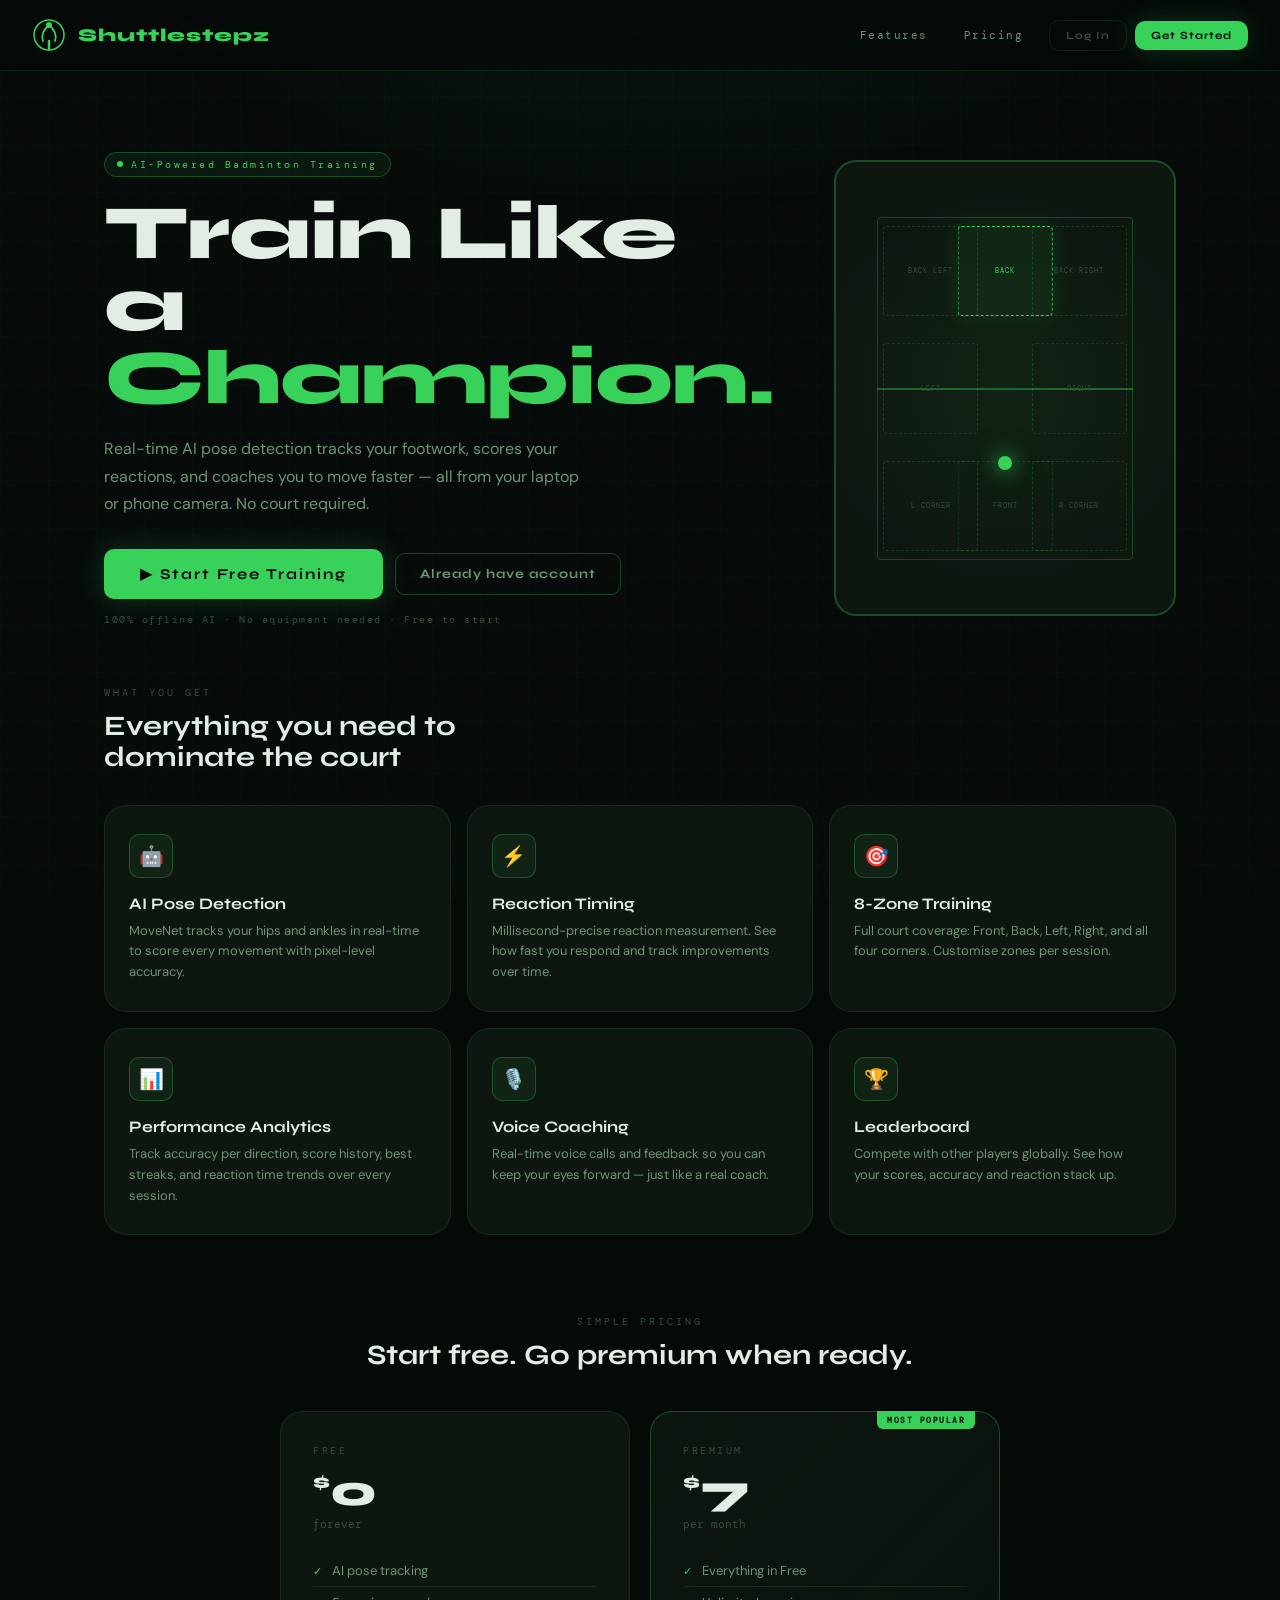
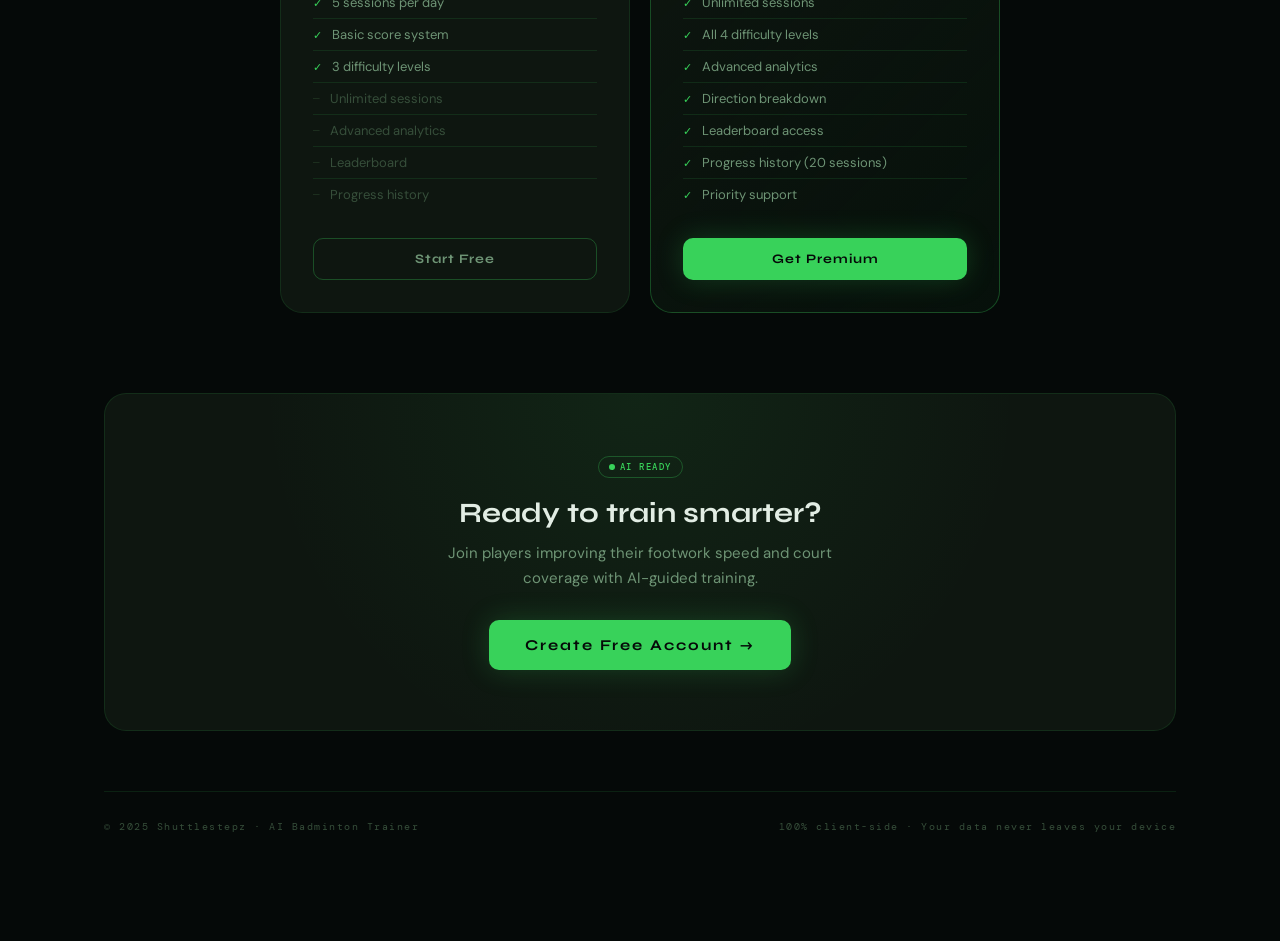
==== index.html @ c1616e65 "Add files via upload" ====
<!DOCTYPE html>
<html lang="en">
<head>
<meta charset="UTF-8">
<meta name="viewport" content="width=device-width, initial-scale=1.0">
<title>Shuttlestepz — AI Badminton Trainer</title>
<link rel="stylesheet" href="style.css">
<style>
/* ── Landing page specific ── */
#landing { max-width: 1120px; margin: 0 auto; padding: 0 24px 80px; }

/* Hero */
.hero {
  display: grid; grid-template-columns: 1fr 1fr;
  gap: 60px; align-items: center;
  padding: 80px 0 60px;
}

.hero-eyebrow {
  display: inline-flex; align-items: center; gap: 8px;
  font-family: var(--font-mono);
  font-size: 10px; letter-spacing: 2.5px;
  color: var(--accent);
  border: 1px solid var(--border2);
  padding: 5px 12px; border-radius: 20px;
  margin-bottom: 20px;
  background: var(--accent-dim);
}

.hero-eyebrow::before {
  content: '';
  width: 6px; height: 6px; border-radius: 50%;
  background: var(--accent);
  animation: pulse-dot 1.6s ease infinite;
}

.hero-title {
  font-family: var(--font-display);
  font-size: clamp(46px, 6vw, 78px);
  font-weight: 800;
  line-height: 0.95;
  letter-spacing: -1px;
  color: var(--text);
  margin-bottom: 20px;
}

.hero-title .accent-line { color: var(--accent); display: block; }

.hero-body {
  font-size: 16px;
  color: var(--text2);
  line-height: 1.7;
  max-width: 480px;
  margin-bottom: 32px;
}

.hero-cta {
  display: flex; align-items: center; gap: 12px;
  flex-wrap: wrap;
}

.hero-note {
  font-family: var(--font-mono);
  font-size: 10px; letter-spacing: 1.5px;
  color: var(--text3);
  margin-top: 14px;
}

/* Hero visual */
.hero-visual {
  position: relative;
  display: flex; align-items: center; justify-content: center;
}

.court-diagram {
  width: 100%; max-width: 420px;
  aspect-ratio: 3/4;
  border: 2px solid var(--border2);
  border-radius: var(--r-xl);
  position: relative;
  background: var(--card);
  overflow: hidden;
}

.court-diagram::before {
  content: '';
  position: absolute; inset: 0;
  background: radial-gradient(circle at 50% 50%, rgba(56,210,90,0.07) 0%, transparent 70%);
}

.court-lines {
  position: absolute; inset: 12%;
  border: 1px solid rgba(56,210,90,0.25);
  border-radius: 4px;
}

.court-net {
  position: absolute; left: 12%; right: 12%;
  top: 50%; height: 2px;
  background: rgba(56,210,90,0.4);
}

.court-zone {
  position: absolute;
  width: 28%; height: 20%;
  border: 1px dashed rgba(56,210,90,0.2);
  border-radius: 4px;
  display: flex; align-items: center; justify-content: center;
  font-family: var(--font-mono);
  font-size: 7px; letter-spacing: 1px;
  color: var(--text3);
  transition: all 0.5s;
}

.court-zone.lit {
  border-color: var(--accent);
  background: var(--accent-dim);
  color: var(--accent);
  box-shadow: 0 0 20px rgba(56,210,90,0.15);
}

.zone-tl { top: 14%; left: 14%; }
.zone-tm { top: 14%; left: 50%; transform: translateX(-50%); }
.zone-tr { top: 14%; right: 14%; }
.zone-bl { bottom: 14%; left: 14%; }
.zone-bm { bottom: 14%; left: 50%; transform: translateX(-50%); }
.zone-br { bottom: 14%; right: 14%; }
.zone-ml { top: 50%; left: 14%; transform: translateY(-50%); }
.zone-mr { top: 50%; right: 14%; transform: translateY(-50%); }

.player-dot {
  position: absolute;
  bottom: 32%; left: 50%; transform: translateX(-50%);
  width: 14px; height: 14px;
  border-radius: 50%;
  background: var(--accent);
  box-shadow: 0 0 20px var(--accent), 0 0 40px rgba(56,210,90,0.3);
  animation: playerPulse 2s ease infinite;
}

@keyframes playerPulse {
  0%,100% { box-shadow: 0 0 12px var(--accent), 0 0 30px rgba(56,210,90,0.3); }
  50%      { box-shadow: 0 0 24px var(--accent), 0 0 60px rgba(56,210,90,0.5); }
}

.court-label {
  position: absolute;
  top: 50%; right: -80px;
  transform: translateY(-50%);
  font-family: var(--font-mono);
  font-size: 10px; letter-spacing: 1.5px;
  color: var(--accent);
  writing-mode: vertical-lr;
  border: 1px solid var(--border2);
  padding: 8px 4px;
  border-radius: 4px;
  background: var(--accent-dim);
}

/* Features */
.section-label {
  font-family: var(--font-mono);
  font-size: 10px; letter-spacing: 3px;
  color: var(--text3);
  text-transform: uppercase;
  margin-bottom: 12px;
}

.features-grid {
  display: grid;
  grid-template-columns: repeat(3, 1fr);
  gap: 16px;
  margin-bottom: 80px;
}

.feat-card {
  background: var(--card);
  border: 1px solid var(--border);
  border-radius: var(--r-xl);
  padding: 28px 24px;
  transition: border-color 0.2s, transform 0.2s;
}

.feat-card:hover {
  border-color: var(--border2);
  transform: translateY(-2px);
}

.feat-icon {
  width: 44px; height: 44px;
  border-radius: var(--r-md);
  background: var(--accent-dim);
  border: 1px solid var(--border2);
  display: flex; align-items: center; justify-content: center;
  margin-bottom: 16px;
  font-size: 20px;
}

.feat-title {
  font-family: var(--font-display);
  font-size: 16px; font-weight: 700;
  color: var(--text);
  margin-bottom: 8px;
}

.feat-desc {
  font-size: 13px;
  color: var(--text2);
  line-height: 1.6;
}

/* Pricing */
.pricing-grid {
  display: grid;
  grid-template-columns: 1fr 1fr;
  gap: 20px;
  max-width: 720px;
  margin: 0 auto 80px;
}

.plan-card {
  background: var(--card);
  border: 1px solid var(--border);
  border-radius: var(--r-xl);
  padding: 32px;
  position: relative;
  transition: border-color 0.2s;
}

.plan-card.premium {
  border-color: var(--border2);
  background: linear-gradient(135deg, var(--card) 0%, rgba(56,210,90,0.04) 100%);
}

.plan-card.premium::before {
  content: 'MOST POPULAR';
  position: absolute; top: -1px; right: 24px;
  background: var(--accent);
  color: #050908;
  font-family: var(--font-mono);
  font-size: 8px; font-weight: 700;
  letter-spacing: 1.5px;
  padding: 4px 10px;
  border-radius: 0 0 var(--r-sm) var(--r-sm);
}

.plan-name {
  font-family: var(--font-mono);
  font-size: 10px; letter-spacing: 2.5px;
  color: var(--text3);
  text-transform: uppercase;
  margin-bottom: 12px;
}

.plan-price {
  font-family: var(--font-display);
  font-size: 44px; font-weight: 800;
  color: var(--text);
  line-height: 1;
  margin-bottom: 4px;
}

.plan-price sup { font-size: 20px; vertical-align: super; }
.plan-period { font-family: var(--font-mono); font-size: 11px; color: var(--text3); margin-bottom: 24px; }

.plan-features { list-style: none; margin-bottom: 28px; }
.plan-features li {
  display: flex; align-items: center; gap: 10px;
  font-size: 13px; color: var(--text2);
  padding: 7px 0;
  border-bottom: 1px solid var(--border);
}
.plan-features li:last-child { border-bottom: none; }
.plan-features li::before {
  content: '✓';
  font-family: var(--font-mono);
  font-size: 11px;
  color: var(--accent);
  flex-shrink: 0;
}
.plan-features li.dimmed { color: var(--text3); }
.plan-features li.dimmed::before { content: '—'; color: var(--text4); }

/* CTA section */
.cta-section {
  text-align: center;
  padding: 60px 40px;
  background: var(--card);
  border: 1px solid var(--border);
  border-radius: var(--r-xl);
  margin-bottom: 60px;
  position: relative;
  overflow: hidden;
}

.cta-section::before {
  content: '';
  position: absolute; inset: 0;
  background: radial-gradient(circle at 50% 0%, rgba(56,210,90,0.08) 0%, transparent 60%);
}

.cta-section * { position: relative; z-index: 1; }

/* Footer */
footer {
  border-top: 1px solid var(--border);
  padding: 28px 0;
  display: flex; align-items: center; justify-content: space-between;
  font-family: var(--font-mono);
  font-size: 10px; letter-spacing: 1.5px;
  color: var(--text3);
}

@media (max-width: 860px) {
  .hero { grid-template-columns: 1fr; gap: 40px; }
  .hero-visual { display: none; }
  .features-grid { grid-template-columns: 1fr 1fr; }
  .pricing-grid { grid-template-columns: 1fr; }
}

@media (max-width: 600px) {
  .features-grid { grid-template-columns: 1fr; }
  footer { flex-direction: column; gap: 8px; text-align: center; }
}
</style>
</head>
<body>
<div class="bg-noise"></div>
<div class="bg-radial"></div>
<div class="bg-lines"></div>

<div class="page-root">

  <!-- NAV -->
  <nav class="nav">
    <a href="index.html" class="nav-brand">
      <svg class="nav-logo" viewBox="0 0 34 34" fill="none">
        <circle cx="17" cy="17" r="15" stroke="var(--accent)" stroke-width="1.5"/>
        <circle cx="17" cy="7" r="3" fill="var(--accent)"/>
        <path d="M17 7 C11 12 9 17 11 23" stroke="var(--accent)" stroke-width="1.8" stroke-linecap="round"/>
        <path d="M17 7 C23 12 25 17 23 23" stroke="var(--accent)" stroke-width="1.8" stroke-linecap="round"/>
        <line x1="17" y1="23" x2="17" y2="31" stroke="var(--accent)" stroke-width="2.5" stroke-linecap="round"/>
      </svg>
      <span class="nav-name">Shuttlestepz</span>
    </a>
    <div class="nav-links" id="nav-links">
      <a href="#features" class="nav-link">Features</a>
      <a href="#pricing" class="nav-link">Pricing</a>
      <a href="login.html" class="nav-link btn btn-ghost btn-sm" style="margin-left:4px">Log In</a>
      <a href="signup.html" class="btn btn-primary btn-sm">Get Started</a>
    </div>
  </nav>

  <!-- LANDING -->
  <main id="landing">

    <!-- Hero -->
    <section class="hero anim-fade-up">
      <div>
        <div class="hero-eyebrow">AI-Powered Badminton Training</div>
        <h1 class="hero-title">
          Train Like a<br>
          <span class="accent-line">Champion.</span>
        </h1>
        <p class="hero-body">
          Real-time AI pose detection tracks your footwork, scores your reactions,
          and coaches you to move faster — all from your laptop or phone camera.
          No court required.
        </p>
        <div class="hero-cta">
          <a href="signup.html" class="btn btn-primary btn-lg">▶ Start Free Training</a>
          <a href="login.html" class="btn btn-secondary">Already have account</a>
        </div>
        <p class="hero-note">100% offline AI · No equipment needed · Free to start</p>
      </div>

      <div class="hero-visual">
        <div class="court-diagram" id="courtDiagram">
          <div class="court-lines"></div>
          <div class="court-net"></div>
          <div class="court-zone zone-tl" id="z-tl">BACK LEFT</div>
          <div class="court-zone zone-tm" id="z-tm">BACK</div>
          <div class="court-zone zone-tr" id="z-tr">BACK RIGHT</div>
          <div class="court-zone zone-ml" id="z-ml">LEFT</div>
          <div class="court-zone zone-mr" id="z-mr">RIGHT</div>
          <div class="court-zone zone-bl" id="z-bl">L CORNER</div>
          <div class="court-zone zone-bm" id="z-bm">FRONT</div>
          <div class="court-zone zone-br" id="z-br">R CORNER</div>
          <div class="player-dot"></div>
        </div>
      </div>
    </section>

    <!-- Features -->
    <section id="features" style="margin-bottom:64px;">
      <p class="section-label anim-fade-up">What you get</p>
      <h2 class="display-md anim-fade-up anim-delay-1" style="margin-bottom:32px;max-width:500px">
        Everything you need to dominate the court
      </h2>
      <div class="features-grid">
        <div class="feat-card anim-fade-up anim-delay-1">
          <div class="feat-icon">🤖</div>
          <div class="feat-title">AI Pose Detection</div>
          <div class="feat-desc">MoveNet tracks your hips and ankles in real-time to score every movement with pixel-level accuracy.</div>
        </div>
        <div class="feat-card anim-fade-up anim-delay-2">
          <div class="feat-icon">⚡</div>
          <div class="feat-title">Reaction Timing</div>
          <div class="feat-desc">Millisecond-precise reaction measurement. See how fast you respond and track improvements over time.</div>
        </div>
        <div class="feat-card anim-fade-up anim-delay-3">
          <div class="feat-icon">🎯</div>
          <div class="feat-title">8-Zone Training</div>
          <div class="feat-desc">Full court coverage: Front, Back, Left, Right, and all four corners. Customise zones per session.</div>
        </div>
        <div class="feat-card anim-fade-up anim-delay-1">
          <div class="feat-icon">📊</div>
          <div class="feat-title">Performance Analytics</div>
          <div class="feat-desc">Track accuracy per direction, score history, best streaks, and reaction time trends over every session.</div>
        </div>
        <div class="feat-card anim-fade-up anim-delay-2">
          <div class="feat-icon">🎙️</div>
          <div class="feat-title">Voice Coaching</div>
          <div class="feat-desc">Real-time voice calls and feedback so you can keep your eyes forward — just like a real coach.</div>
        </div>
        <div class="feat-card anim-fade-up anim-delay-3">
          <div class="feat-icon">🏆</div>
          <div class="feat-title">Leaderboard</div>
          <div class="feat-desc">Compete with other players globally. See how your scores, accuracy and reaction stack up.</div>
        </div>
      </div>
    </section>

    <!-- Pricing -->
    <section id="pricing" style="margin-bottom:64px;">
      <p class="section-label text-center anim-fade-up">Simple pricing</p>
      <h2 class="display-md text-center anim-fade-up anim-delay-1" style="margin-bottom:40px">
        Start free. Go premium when ready.
      </h2>
      <div class="pricing-grid">
        <div class="plan-card anim-fade-up anim-delay-1">
          <div class="plan-name">Free</div>
          <div class="plan-price"><sup>$</sup>0</div>
          <div class="plan-period">forever</div>
          <ul class="plan-features">
            <li>AI pose tracking</li>
            <li>5 sessions per day</li>
            <li>Basic score system</li>
            <li>3 difficulty levels</li>
            <li class="dimmed">Unlimited sessions</li>
            <li class="dimmed">Advanced analytics</li>
            <li class="dimmed">Leaderboard</li>
            <li class="dimmed">Progress history</li>
          </ul>
          <a href="signup.html" class="btn btn-secondary btn-full">Start Free</a>
        </div>
        <div class="plan-card premium anim-fade-up anim-delay-2">
          <div class="plan-name">Premium</div>
          <div class="plan-price"><sup>$</sup>7</div>
          <div class="plan-period">per month</div>
          <ul class="plan-features">
            <li>Everything in Free</li>
            <li>Unlimited sessions</li>
            <li>All 4 difficulty levels</li>
            <li>Advanced analytics</li>
            <li>Direction breakdown</li>
            <li>Leaderboard access</li>
            <li>Progress history (20 sessions)</li>
            <li>Priority support</li>
          </ul>
          <a href="signup.html" class="btn btn-primary btn-full">Get Premium</a>
        </div>
      </div>
    </section>

    <!-- CTA -->
    <div class="cta-section anim-fade-up">
      <div class="badge badge-live" style="margin-bottom:20px;display:inline-flex">AI Ready</div>
      <h2 class="display-md" style="margin-bottom:12px">Ready to train smarter?</h2>
      <p style="color:var(--text2);font-size:15px;margin-bottom:28px;max-width:440px;margin-left:auto;margin-right:auto;line-height:1.7">
        Join players improving their footwork speed and court coverage with AI-guided training.
      </p>
      <a href="signup.html" class="btn btn-primary btn-lg">Create Free Account →</a>
    </div>

    <!-- Footer -->
    <footer>
      <span>© 2025 Shuttlestepz · AI Badminton Trainer</span>
      <span>100% client-side · Your data never leaves your device</span>
    </footer>

  </main>
</div>

<script>
  // Animate court zones
  const zones = ['z-tl','z-tm','z-tr','z-ml','z-mr','z-bl','z-bm','z-br']
  let current = 0
  function animateCourt() {
    document.querySelectorAll('.court-zone').forEach(z => z.classList.remove('lit'))
    const el = document.getElementById(zones[current])
    if (el) el.classList.add('lit')
    current = (current + 1) % zones.length
  }
  setInterval(animateCourt, 900)
  animateCourt()

  // Check if logged in — show dashboard link
  try {
    const session = JSON.parse(localStorage.getItem('ssz_session'))
    if (session) {
      const links = document.getElementById('nav-links')
      links.innerHTML = `
        <a href="dashboard.html" class="nav-link active">Dashboard</a>
        <a href="trainer.html" class="btn btn-primary btn-sm">▶ Train Now</a>
      `
    }
  } catch {}
</script>
</body>
</html>
---- style.css ----
/* ============================================================
   Shuttlestepz — style.css
   Premium Design System
   ============================================================ */

@import url('https://fonts.googleapis.com/css2?family=Syne:wght@400;500;600;700;800&family=DM+Mono:ital,wght@0,300;0,400;0,500;1,300&family=DM+Sans:ital,wght@0,300;0,400;0,500;0,600;1,400&display=swap');

/* ── Reset & Root ────────────────────────────────────────────── */
*, *::before, *::after { box-sizing: border-box; margin: 0; padding: 0; }

:root {
  /* Palette */
  --bg:         #050908;
  --bg2:        #0b120d;
  --bg3:        #111a13;
  --bg4:        #172019;
  --card:       #0e1610;
  --card2:      #131d15;

  --border:     rgba(56, 210, 90, 0.12);
  --border2:    rgba(56, 210, 90, 0.30);
  --border3:    rgba(56, 210, 90, 0.55);

  --accent:     #38d25a;
  --accent2:    #22a83e;
  --accent3:    #16742a;
  --accent-glow:rgba(56, 210, 90, 0.22);
  --accent-dim: rgba(56, 210, 90, 0.07);

  --gold:       #f0c040;
  --gold-dim:   rgba(240, 192, 64, 0.12);
  --amber:      #f09040;
  --red:        #e04848;
  --red-dim:    rgba(224, 72, 72, 0.10);
  --blue:       #40a0f0;

  --text:       #e2ede4;
  --text2:      #6e9475;
  --text3:      #364e3a;
  --text4:      #1e301f;

  /* Typography */
  --font-display: 'Syne', sans-serif;
  --font-mono:    'DM Mono', monospace;
  --font-body:    'DM Sans', sans-serif;

  /* Spacing */
  --r-sm:  6px;
  --r-md:  10px;
  --r-lg:  16px;
  --r-xl:  22px;
}

html { scroll-behavior: smooth; }

body {
  background: var(--bg);
  color: var(--text);
  font-family: var(--font-body);
  min-height: 100vh;
  -webkit-font-smoothing: antialiased;
  overflow-x: hidden;
}

/* ── Atmospheric Background ─────────────────────────────────── */
.bg-noise {
  position: fixed; inset: 0; pointer-events: none; z-index: 0;
  opacity: 0.035;
  background-image: url("data:image/svg+xml,%3Csvg viewBox='0 0 200 200' xmlns='http://www.w3.org/2000/svg'%3E%3Cfilter id='n'%3E%3CfeTurbulence type='fractalNoise' baseFrequency='0.85' numOctaves='4' stitchTiles='stitch'/%3E%3C/filter%3E%3Crect width='100%25' height='100%25' filter='url(%23n)'/%3E%3C/svg%3E");
  background-size: 160px 160px;
}

.bg-radial {
  position: fixed; inset: 0; pointer-events: none; z-index: 0;
  background: radial-gradient(ellipse 60% 50% at 50% -10%, rgba(56,210,90,0.08) 0%, transparent 70%);
}

.bg-lines {
  position: fixed; inset: 0; pointer-events: none; z-index: 0;
  background-image:
    linear-gradient(rgba(56,210,90,0.025) 1px, transparent 1px),
    linear-gradient(90deg, rgba(56,210,90,0.025) 1px, transparent 1px);
  background-size: 48px 48px;
}

/* ── Layout Wrapper ─────────────────────────────────────────── */
.page-root {
  position: relative; z-index: 1;
  min-height: 100vh;
}

/* ── Navigation ─────────────────────────────────────────────── */
.nav {
  display: flex; align-items: center; justify-content: space-between;
  padding: 18px 32px;
  border-bottom: 1px solid var(--border);
  backdrop-filter: blur(12px);
  background: rgba(5,9,8,0.7);
  position: sticky; top: 0; z-index: 100;
}

.nav-brand {
  display: flex; align-items: center; gap: 12px;
  text-decoration: none;
}

.nav-logo {
  width: 34px; height: 34px;
}

.nav-name {
  font-family: var(--font-display);
  font-size: 18px;
  font-weight: 800;
  letter-spacing: 1px;
  color: var(--accent);
}

.nav-links {
  display: flex; align-items: center; gap: 8px;
}

.nav-link {
  font-family: var(--font-mono);
  font-size: 11px;
  letter-spacing: 1.5px;
  color: var(--text2);
  text-decoration: none;
  padding: 7px 14px;
  border-radius: var(--r-sm);
  transition: color 0.15s, background 0.15s;
}

.nav-link:hover { color: var(--text); background: var(--accent-dim); }

.nav-link.active { color: var(--accent); }

/* ── Buttons ─────────────────────────────────────────────────── */
.btn {
  display: inline-flex; align-items: center; justify-content: center; gap: 8px;
  font-family: var(--font-display);
  font-weight: 700;
  letter-spacing: 1px;
  border: none;
  border-radius: var(--r-md);
  cursor: pointer;
  transition: all 0.15s;
  text-decoration: none;
  white-space: nowrap;
}

.btn:active { transform: scale(0.97); }

.btn-primary {
  padding: 13px 28px;
  font-size: 13px;
  background: var(--accent);
  color: #050908;
  box-shadow: 0 0 28px var(--accent-glow);
}

.btn-primary:hover {
  background: #4ae870;
  box-shadow: 0 0 42px rgba(56,210,90,0.38);
}

.btn-secondary {
  padding: 12px 24px;
  font-size: 13px;
  background: transparent;
  color: var(--text2);
  border: 1px solid var(--border2);
}

.btn-secondary:hover {
  color: var(--text);
  border-color: var(--border3);
  background: var(--accent-dim);
}

.btn-gold {
  padding: 13px 28px;
  font-size: 13px;
  background: var(--gold);
  color: #050908;
  box-shadow: 0 0 28px var(--gold-dim);
}

.btn-gold:hover { background: #f8d060; box-shadow: 0 0 40px rgba(240,192,64,0.3); }

.btn-ghost {
  padding: 10px 20px;
  font-size: 12px;
  background: transparent;
  color: var(--text3);
  border: 1px solid var(--border);
}

.btn-ghost:hover { color: var(--text2); border-color: var(--border2); }

.btn-danger {
  padding: 10px 20px;
  font-size: 12px;
  background: transparent;
  color: var(--red);
  border: 1px solid rgba(224,72,72,0.25);
}

.btn-danger:hover { background: var(--red-dim); border-color: var(--red); }

.btn-sm { padding: 8px 16px; font-size: 11px; }
.btn-lg { padding: 16px 36px; font-size: 15px; letter-spacing: 2px; }
.btn-full { width: 100%; }

/* ── Cards ───────────────────────────────────────────────────── */
.card {
  background: var(--card);
  border: 1px solid var(--border);
  border-radius: var(--r-xl);
  padding: 24px;
}

.card-sm  { padding: 16px; border-radius: var(--r-lg); }
.card-lg  { padding: 32px; }
.card-glow { box-shadow: 0 0 40px rgba(56,210,90,0.06); }

.card-hd {
  display: flex; align-items: center; gap: 8px;
  font-family: var(--font-mono);
  font-size: 10px;
  letter-spacing: 2.5px;
  color: var(--text3);
  text-transform: uppercase;
  margin-bottom: 18px;
}

.card-hd svg { flex-shrink: 0; }

/* ── Form Elements ───────────────────────────────────────────── */
.form-group { margin-bottom: 16px; }

.form-label {
  display: block;
  font-family: var(--font-mono);
  font-size: 10px;
  letter-spacing: 2px;
  color: var(--text3);
  text-transform: uppercase;
  margin-bottom: 8px;
}

.form-input {
  width: 100%;
  background: var(--bg3);
  border: 1px solid var(--border);
  border-radius: var(--r-md);
  color: var(--text);
  font-family: var(--font-body);
  font-size: 14px;
  padding: 13px 16px;
  outline: none;
  transition: border-color 0.15s, box-shadow 0.15s;
}

.form-input::placeholder { color: var(--text3); }

.form-input:focus {
  border-color: var(--border3);
  box-shadow: 0 0 0 3px rgba(56,210,90,0.1);
}

.form-input.error { border-color: var(--red); }

.form-error {
  font-size: 12px;
  color: var(--red);
  margin-top: 6px;
  min-height: 16px;
}

.form-hint {
  font-size: 11px;
  color: var(--text3);
  margin-top: 5px;
}

/* ── Typography ──────────────────────────────────────────────── */
.display-xl {
  font-family: var(--font-display);
  font-size: clamp(52px, 8vw, 88px);
  font-weight: 800;
  line-height: 0.95;
  letter-spacing: -1px;
}

.display-lg {
  font-family: var(--font-display);
  font-size: clamp(32px, 5vw, 52px);
  font-weight: 800;
  line-height: 1.05;
}

.display-md {
  font-family: var(--font-display);
  font-size: 28px;
  font-weight: 700;
  line-height: 1.1;
}

.mono {
  font-family: var(--font-mono);
  letter-spacing: 1px;
}

.label-xs {
  font-family: var(--font-mono);
  font-size: 9px;
  letter-spacing: 2.5px;
  text-transform: uppercase;
  color: var(--text3);
}

/* ── Badges / Pills ──────────────────────────────────────────── */
.badge {
  display: inline-flex; align-items: center; gap: 5px;
  font-family: var(--font-mono);
  font-size: 9px;
  font-weight: 500;
  letter-spacing: 1.5px;
  text-transform: uppercase;
  padding: 4px 10px;
  border-radius: 20px;
}

.badge-free {
  color: var(--text2);
  border: 1px solid var(--border);
  background: var(--accent-dim);
}

.badge-premium {
  color: var(--gold);
  border: 1px solid var(--gold-dim);
  background: var(--gold-dim);
}

.badge-live {
  color: var(--accent);
  border: 1px solid var(--border2);
}

.badge-live::before {
  content: '';
  width: 6px; height: 6px;
  border-radius: 50%;
  background: var(--accent);
  animation: pulse-dot 1.6s ease infinite;
}

@keyframes pulse-dot {
  0%, 100% { opacity: 1; transform: scale(1); }
  50%       { opacity: 0.4; transform: scale(0.7); }
}

/* ── Stat blocks ─────────────────────────────────────────────── */
.stat-block {
  text-align: center;
  padding: 16px 12px;
  background: var(--card);
  border: 1px solid var(--border);
  border-radius: var(--r-lg);
}

.stat-val {
  font-family: var(--font-display);
  font-size: 32px;
  font-weight: 800;
  line-height: 1;
  color: var(--text);
}

.stat-val.accent { color: var(--accent); }
.stat-val.gold   { color: var(--gold); }

.stat-lbl {
  font-family: var(--font-mono);
  font-size: 9px;
  letter-spacing: 2px;
  color: var(--text3);
  margin-top: 5px;
  text-transform: uppercase;
}

/* ── Progress bar ────────────────────────────────────────────── */
.progress-wrap {
  height: 5px;
  background: var(--bg3);
  border-radius: 3px;
  overflow: hidden;
}

.progress-fill {
  height: 100%;
  border-radius: 3px;
  background: var(--accent);
  transition: width 0.6s cubic-bezier(0.4, 0, 0.2, 1);
}

.progress-fill.gold   { background: var(--gold); }
.progress-fill.red    { background: var(--red); }
.progress-fill.amber  { background: var(--amber); }

/* ── Divider ─────────────────────────────────────────────────── */
.divider {
  border: none;
  height: 1px;
  background: var(--border);
  margin: 24px 0;
}

.divider-text {
  display: flex; align-items: center; gap: 12px;
  margin: 20px 0;
  color: var(--text3);
  font-family: var(--font-mono);
  font-size: 10px;
  letter-spacing: 2px;
}

.divider-text::before, .divider-text::after {
  content: ''; flex: 1;
  height: 1px;
  background: var(--border);
}

/* ── Alerts ──────────────────────────────────────────────────── */
.alert {
  display: flex; align-items: flex-start; gap: 10px;
  padding: 14px 16px;
  border-radius: var(--r-md);
  font-size: 13px;
  line-height: 1.5;
  margin-bottom: 16px;
}

.alert-error  { background: var(--red-dim); border: 1px solid rgba(224,72,72,0.25); color: #f0a0a0; }
.alert-success{ background: var(--accent-dim); border: 1px solid var(--border2); color: #90dfa0; }
.alert-warning{ background: rgba(240,144,64,0.1); border: 1px solid rgba(240,144,64,0.25); color: #f0b870; }
.alert-info   { background: rgba(64,160,240,0.08); border: 1px solid rgba(64,160,240,0.2); color: #90c8f0; }

.alert svg { flex-shrink: 0; margin-top: 1px; }

/* ── Toggle ──────────────────────────────────────────────────── */
.toggle-row {
  display: flex; align-items: center; justify-content: space-between;
  padding: 10px 0;
  border-bottom: 1px solid var(--border);
}
.toggle-row:last-child { border-bottom: none; }
.toggle-info { flex: 1; }
.toggle-title { font-size: 13px; color: var(--text); margin-bottom: 2px; }
.toggle-desc  { font-family: var(--font-mono); font-size: 10px; color: var(--text3); letter-spacing: 1px; }

.toggle {
  position: relative;
  display: inline-block;
  width: 44px; height: 24px;
  flex-shrink: 0;
}
.toggle input { opacity: 0; width: 0; height: 0; }
.toggle-slider {
  position: absolute; inset: 0;
  background: var(--bg3);
  border: 1px solid var(--border);
  border-radius: 12px;
  cursor: pointer;
  transition: background 0.2s, border-color 0.2s;
}
.toggle-slider::before {
  content: '';
  position: absolute;
  top: 4px; left: 4px;
  width: 14px; height: 14px;
  border-radius: 50%;
  background: var(--text3);
  transition: transform 0.2s, background 0.2s;
}
.toggle input:checked + .toggle-slider {
  background: var(--accent-dim);
  border-color: var(--border3);
}
.toggle input:checked + .toggle-slider::before {
  transform: translateX(20px);
  background: var(--accent);
}

/* ── Animations ──────────────────────────────────────────────── */
@keyframes fadeUp {
  from { opacity: 0; transform: translateY(16px); }
  to   { opacity: 1; transform: translateY(0); }
}

@keyframes fadeIn {
  from { opacity: 0; }
  to   { opacity: 1; }
}

@keyframes shimmer {
  0%   { background-position: -200% 0; }
  100% { background-position: 200% 0; }
}

.anim-fade-up  { animation: fadeUp 0.5s ease both; }
.anim-delay-1  { animation-delay: 0.1s; }
.anim-delay-2  { animation-delay: 0.2s; }
.anim-delay-3  { animation-delay: 0.3s; }
.anim-delay-4  { animation-delay: 0.4s; }

/* ── Sliders ─────────────────────────────────────────────────── */
input[type=range] {
  width: 100%; height: 4px;
  -webkit-appearance: none;
  background: var(--bg3);
  border-radius: 2px;
  outline: none;
  cursor: pointer;
}
input[type=range]::-webkit-slider-thumb {
  -webkit-appearance: none;
  width: 18px; height: 18px;
  border-radius: 50%;
  background: var(--accent);
  cursor: pointer;
  box-shadow: 0 0 10px var(--accent-glow);
  transition: transform 0.1s;
}
input[type=range]::-webkit-slider-thumb:hover { transform: scale(1.2); }

/* ── Scrollbar ───────────────────────────────────────────────── */
::-webkit-scrollbar { width: 5px; }
::-webkit-scrollbar-track { background: var(--bg); }
::-webkit-scrollbar-thumb { background: var(--border2); border-radius: 3px; }

/* ── Utilities ───────────────────────────────────────────────── */
.text-accent { color: var(--accent); }
.text-gold   { color: var(--gold); }
.text-muted  { color: var(--text2); }
.text-dim    { color: var(--text3); }
.text-center { text-align: center; }
.mt-sm  { margin-top: 8px; }
.mt-md  { margin-top: 16px; }
.mt-lg  { margin-top: 24px; }
.mt-xl  { margin-top: 40px; }
.mb-sm  { margin-bottom: 8px; }
.mb-md  { margin-bottom: 16px; }
.mb-lg  { margin-bottom: 24px; }
.grid-2 { display: grid; grid-template-columns: 1fr 1fr; gap: 12px; }
.grid-3 { display: grid; grid-template-columns: 1fr 1fr 1fr; gap: 12px; }
.grid-4 { display: grid; grid-template-columns: repeat(4, 1fr); gap: 10px; }
.flex-center { display: flex; align-items: center; justify-content: center; }
.flex-between { display: flex; align-items: center; justify-content: space-between; }
.gap-sm { gap: 8px; }
.gap-md { gap: 16px; }

/* ── Responsive ──────────────────────────────────────────────── */
@media (max-width: 768px) {
  .nav { padding: 14px 18px; }
  .grid-4 { grid-template-columns: repeat(2, 1fr); }
  .grid-3 { grid-template-columns: 1fr 1fr; }
}

@media (max-width: 480px) {
  .grid-2 { grid-template-columns: 1fr; }
  .grid-3 { grid-template-columns: 1fr; }
  .nav-links .nav-link { display: none; }
}
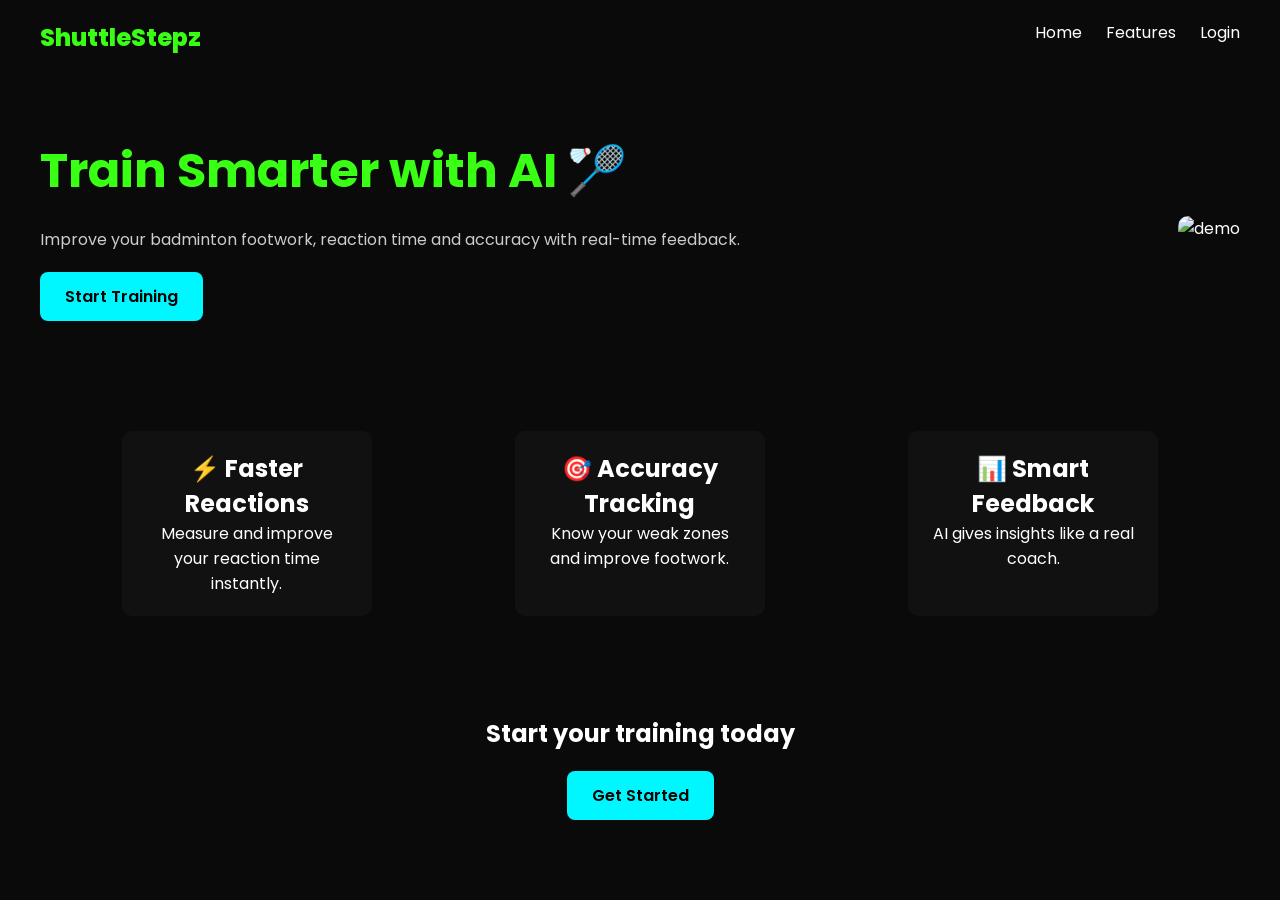
==== commit 63a2b77b: "V2 structure setup" ====
--- a/index.html
+++ b/index.html
@@ -1,521 +1,68 @@
 <!DOCTYPE html>
 <html lang="en">
 <head>
-<meta charset="UTF-8">
-<meta name="viewport" content="width=device-width, initial-scale=1.0">
-<title>Shuttlestepz — AI Badminton Trainer</title>
-<link rel="stylesheet" href="style.css">
-<style>
-/* ── Landing page specific ── */
-#landing { max-width: 1120px; margin: 0 auto; padding: 0 24px 80px; }
+    <meta charset="UTF-8">
+    <meta name="viewport" content="width=device-width, initial-scale=1.0">
+    <title>Shuttlestepz</title>
 
-/* Hero */
-.hero {
-  display: grid; grid-template-columns: 1fr 1fr;
-  gap: 60px; align-items: center;
-  padding: 80px 0 60px;
-}
+    <!-- CSS -->
+    <link rel="stylesheet" href="css/base.css">
+    <link rel="stylesheet" href="css/components.css">
+    <link rel="stylesheet" href="css/landing.css">
 
-.hero-eyebrow {
-  display: inline-flex; align-items: center; gap: 8px;
-  font-family: var(--font-mono);
-  font-size: 10px; letter-spacing: 2.5px;
-  color: var(--accent);
-  border: 1px solid var(--border2);
-  padding: 5px 12px; border-radius: 20px;
-  margin-bottom: 20px;
-  background: var(--accent-dim);
-}
+    <!-- Google Font -->
+    <link href="https://fonts.googleapis.com/css2?family=Poppins:wght@300;400;600;800&display=swap" rel="stylesheet">
+</head>
 
-.hero-eyebrow::before {
-  content: '';
-  width: 6px; height: 6px; border-radius: 50%;
-  background: var(--accent);
-  animation: pulse-dot 1.6s ease infinite;
-}
+<body>
 
-.hero-title {
-  font-family: var(--font-display);
-  font-size: clamp(46px, 6vw, 78px);
-  font-weight: 800;
-  line-height: 0.95;
-  letter-spacing: -1px;
-  color: var(--text);
-  margin-bottom: 20px;
-}
+    <!-- 🔥 NAVBAR -->
+    <nav class="navbar">
+        <h1 class="logo">ShuttleStepz</h1>
+        <div class="nav-links">
+            <a href="#">Home</a>
+            <a href="#">Features</a>
+            <a href="login.html">Login</a>
+        </div>
+    </nav>
 
-.hero-title .accent-line { color: var(--accent); display: block; }
+    <!-- 🚀 HERO SECTION -->
+    <section class="hero">
+        <div class="hero-content">
+            <h1>Train Smarter with AI 🏸</h1>
+            <p>Improve your badminton footwork, reaction time and accuracy with real-time feedback.</p>
+            
+            <a href="trainer.html" class="cta-btn">Start Training</a>
+        </div>
 
-.hero-body {
-  font-size: 16px;
-  color: var(--text2);
-  line-height: 1.7;
-  max-width: 480px;
-  margin-bottom: 32px;
-}
-
-.hero-cta {
-  display: flex; align-items: center; gap: 12px;
-  flex-wrap: wrap;
-}
-
-.hero-note {
-  font-family: var(--font-mono);
-  font-size: 10px; letter-spacing: 1.5px;
-  color: var(--text3);
-  margin-top: 14px;
-}
-
-/* Hero visual */
-.hero-visual {
-  position: relative;
-  display: flex; align-items: center; justify-content: center;
-}
-
-.court-diagram {
-  width: 100%; max-width: 420px;
-  aspect-ratio: 3/4;
-  border: 2px solid var(--border2);
-  border-radius: var(--r-xl);
-  position: relative;
-  background: var(--card);
-  overflow: hidden;
-}
-
-.court-diagram::before {
-  content: '';
-  position: absolute; inset: 0;
-  background: radial-gradient(circle at 50% 50%, rgba(56,210,90,0.07) 0%, transparent 70%);
-}
-
-.court-lines {
-  position: absolute; inset: 12%;
-  border: 1px solid rgba(56,210,90,0.25);
-  border-radius: 4px;
-}
-
-.court-net {
-  position: absolute; left: 12%; right: 12%;
-  top: 50%; height: 2px;
-  background: rgba(56,210,90,0.4);
-}
-
-.court-zone {
-  position: absolute;
-  width: 28%; height: 20%;
-  border: 1px dashed rgba(56,210,90,0.2);
-  border-radius: 4px;
-  display: flex; align-items: center; justify-content: center;
-  font-family: var(--font-mono);
-  font-size: 7px; letter-spacing: 1px;
-  color: var(--text3);
-  transition: all 0.5s;
-}
-
-.court-zone.lit {
-  border-color: var(--accent);
-  background: var(--accent-dim);
-  color: var(--accent);
-  box-shadow: 0 0 20px rgba(56,210,90,0.15);
-}
-
-.zone-tl { top: 14%; left: 14%; }
-.zone-tm { top: 14%; left: 50%; transform: translateX(-50%); }
-.zone-tr { top: 14%; right: 14%; }
-.zone-bl { bottom: 14%; left: 14%; }
-.zone-bm { bottom: 14%; left: 50%; transform: translateX(-50%); }
-.zone-br { bottom: 14%; right: 14%; }
-.zone-ml { top: 50%; left: 14%; transform: translateY(-50%); }
-.zone-mr { top: 50%; right: 14%; transform: translateY(-50%); }
-
-.player-dot {
-  position: absolute;
-  bottom: 32%; left: 50%; transform: translateX(-50%);
-  width: 14px; height: 14px;
-  border-radius: 50%;
-  background: var(--accent);
-  box-shadow: 0 0 20px var(--accent), 0 0 40px rgba(56,210,90,0.3);
-  animation: playerPulse 2s ease infinite;
-}
-
-@keyframes playerPulse {
-  0%,100% { box-shadow: 0 0 12px var(--accent), 0 0 30px rgba(56,210,90,0.3); }
-  50%      { box-shadow: 0 0 24px var(--accent), 0 0 60px rgba(56,210,90,0.5); }
-}
-
-.court-label {
-  position: absolute;
-  top: 50%; right: -80px;
-  transform: translateY(-50%);
-  font-family: var(--font-mono);
-  font-size: 10px; letter-spacing: 1.5px;
-  color: var(--accent);
-  writing-mode: vertical-lr;
-  border: 1px solid var(--border2);
-  padding: 8px 4px;
-  border-radius: 4px;
-  background: var(--accent-dim);
-}
-
-/* Features */
-.section-label {
-  font-family: var(--font-mono);
-  font-size: 10px; letter-spacing: 3px;
-  color: var(--text3);
-  text-transform: uppercase;
-  margin-bottom: 12px;
-}
-
-.features-grid {
-  display: grid;
-  grid-template-columns: repeat(3, 1fr);
-  gap: 16px;
-  margin-bottom: 80px;
-}
-
-.feat-card {
-  background: var(--card);
-  border: 1px solid var(--border);
-  border-radius: var(--r-xl);
-  padding: 28px 24px;
-  transition: border-color 0.2s, transform 0.2s;
-}
-
-.feat-card:hover {
-  border-color: var(--border2);
-  transform: translateY(-2px);
-}
-
-.feat-icon {
-  width: 44px; height: 44px;
-  border-radius: var(--r-md);
-  background: var(--accent-dim);
-  border: 1px solid var(--border2);
-  display: flex; align-items: center; justify-content: center;
-  margin-bottom: 16px;
-  font-size: 20px;
-}
-
-.feat-title {
-  font-family: var(--font-display);
-  font-size: 16px; font-weight: 700;
-  color: var(--text);
-  margin-bottom: 8px;
-}
-
-.feat-desc {
-  font-size: 13px;
-  color: var(--text2);
-  line-height: 1.6;
-}
-
-/* Pricing */
-.pricing-grid {
-  display: grid;
-  grid-template-columns: 1fr 1fr;
-  gap: 20px;
-  max-width: 720px;
-  margin: 0 auto 80px;
-}
-
-.plan-card {
-  background: var(--card);
-  border: 1px solid var(--border);
-  border-radius: var(--r-xl);
-  padding: 32px;
-  position: relative;
-  transition: border-color 0.2s;
-}
-
-.plan-card.premium {
-  border-color: var(--border2);
-  background: linear-gradient(135deg, var(--card) 0%, rgba(56,210,90,0.04) 100%);
-}
-
-.plan-card.premium::before {
-  content: 'MOST POPULAR';
-  position: absolute; top: -1px; right: 24px;
-  background: var(--accent);
-  color: #050908;
-  font-family: var(--font-mono);
-  font-size: 8px; font-weight: 700;
-  letter-spacing: 1.5px;
-  padding: 4px 10px;
-  border-radius: 0 0 var(--r-sm) var(--r-sm);
-}
-
-.plan-name {
-  font-family: var(--font-mono);
-  font-size: 10px; letter-spacing: 2.5px;
-  color: var(--text3);
-  text-transform: uppercase;
-  margin-bottom: 12px;
-}
-
-.plan-price {
-  font-family: var(--font-display);
-  font-size: 44px; font-weight: 800;
-  color: var(--text);
-  line-height: 1;
-  margin-bottom: 4px;
-}
-
-.plan-price sup { font-size: 20px; vertical-align: super; }
-.plan-period { font-family: var(--font-mono); font-size: 11px; color: var(--text3); margin-bottom: 24px; }
-
-.plan-features { list-style: none; margin-bottom: 28px; }
-.plan-features li {
-  display: flex; align-items: center; gap: 10px;
-  font-size: 13px; color: var(--text2);
-  padding: 7px 0;
-  border-bottom: 1px solid var(--border);
-}
-.plan-features li:last-child { border-bottom: none; }
-.plan-features li::before {
-  content: '✓';
-  font-family: var(--font-mono);
-  font-size: 11px;
-  color: var(--accent);
-  flex-shrink: 0;
-}
-.plan-features li.dimmed { color: var(--text3); }
-.plan-features li.dimmed::before { content: '—'; color: var(--text4); }
-
-/* CTA section */
-.cta-section {
-  text-align: center;
-  padding: 60px 40px;
-  background: var(--card);
-  border: 1px solid var(--border);
-  border-radius: var(--r-xl);
-  margin-bottom: 60px;
-  position: relative;
-  overflow: hidden;
-}
-
-.cta-section::before {
-  content: '';
-  position: absolute; inset: 0;
-  background: radial-gradient(circle at 50% 0%, rgba(56,210,90,0.08) 0%, transparent 60%);
-}
-
-.cta-section * { position: relative; z-index: 1; }
-
-/* Footer */
-footer {
-  border-top: 1px solid var(--border);
-  padding: 28px 0;
-  display: flex; align-items: center; justify-content: space-between;
-  font-family: var(--font-mono);
-  font-size: 10px; letter-spacing: 1.5px;
-  color: var(--text3);
-}
-
-@media (max-width: 860px) {
-  .hero { grid-template-columns: 1fr; gap: 40px; }
-  .hero-visual { display: none; }
-  .features-grid { grid-template-columns: 1fr 1fr; }
-  .pricing-grid { grid-template-columns: 1fr; }
-}
-
-@media (max-width: 600px) {
-  .features-grid { grid-template-columns: 1fr; }
-  footer { flex-direction: column; gap: 8px; text-align: center; }
-}
-</style>
-</head>
-<body>
-<div class="bg-noise"></div>
-<div class="bg-radial"></div>
-<div class="bg-lines"></div>
-
-<div class="page-root">
-
-  <!-- NAV -->
-  <nav class="nav">
-    <a href="index.html" class="nav-brand">
-      <svg class="nav-logo" viewBox="0 0 34 34" fill="none">
-        <circle cx="17" cy="17" r="15" stroke="var(--accent)" stroke-width="1.5"/>
-        <circle cx="17" cy="7" r="3" fill="var(--accent)"/>
-        <path d="M17 7 C11 12 9 17 11 23" stroke="var(--accent)" stroke-width="1.8" stroke-linecap="round"/>
-        <path d="M17 7 C23 12 25 17 23 23" stroke="var(--accent)" stroke-width="1.8" stroke-linecap="round"/>
-        <line x1="17" y1="23" x2="17" y2="31" stroke="var(--accent)" stroke-width="2.5" stroke-linecap="round"/>
-      </svg>
-      <span class="nav-name">Shuttlestepz</span>
-    </a>
-    <div class="nav-links" id="nav-links">
-      <a href="#features" class="nav-link">Features</a>
-      <a href="#pricing" class="nav-link">Pricing</a>
-      <a href="login.html" class="nav-link btn btn-ghost btn-sm" style="margin-left:4px">Log In</a>
-      <a href="signup.html" class="btn btn-primary btn-sm">Get Started</a>
-    </div>
-  </nav>
-
-  <!-- LANDING -->
-  <main id="landing">
-
-    <!-- Hero -->
-    <section class="hero anim-fade-up">
-      <div>
-        <div class="hero-eyebrow">AI-Powered Badminton Training</div>
-        <h1 class="hero-title">
-          Train Like a<br>
-          <span class="accent-line">Champion.</span>
-        </h1>
-        <p class="hero-body">
-          Real-time AI pose detection tracks your footwork, scores your reactions,
-          and coaches you to move faster — all from your laptop or phone camera.
-          No court required.
-        </p>
-        <div class="hero-cta">
-          <a href="signup.html" class="btn btn-primary btn-lg">▶ Start Free Training</a>
-          <a href="login.html" class="btn btn-secondary">Already have account</a>
+        <div class="hero-image">
+            <img src="assets/demo-thumb.jpg" alt="demo">
         </div>
-        <p class="hero-note">100% offline AI · No equipment needed · Free to start</p>
-      </div>
-
-      <div class="hero-visual">
-        <div class="court-diagram" id="courtDiagram">
-          <div class="court-lines"></div>
-          <div class="court-net"></div>
-          <div class="court-zone zone-tl" id="z-tl">BACK LEFT</div>
-          <div class="court-zone zone-tm" id="z-tm">BACK</div>
-          <div class="court-zone zone-tr" id="z-tr">BACK RIGHT</div>
-          <div class="court-zone zone-ml" id="z-ml">LEFT</div>
-          <div class="court-zone zone-mr" id="z-mr">RIGHT</div>
-          <div class="court-zone zone-bl" id="z-bl">L CORNER</div>
-          <div class="court-zone zone-bm" id="z-bm">FRONT</div>
-          <div class="court-zone zone-br" id="z-br">R CORNER</div>
-          <div class="player-dot"></div>
-        </div>
-      </div>
     </section>
 
-    <!-- Features -->
-    <section id="features" style="margin-bottom:64px;">
-      <p class="section-label anim-fade-up">What you get</p>
-      <h2 class="display-md anim-fade-up anim-delay-1" style="margin-bottom:32px;max-width:500px">
-        Everything you need to dominate the court
-      </h2>
-      <div class="features-grid">
-        <div class="feat-card anim-fade-up anim-delay-1">
-          <div class="feat-icon">🤖</div>
-          <div class="feat-title">AI Pose Detection</div>
-          <div class="feat-desc">MoveNet tracks your hips and ankles in real-time to score every movement with pixel-level accuracy.</div>
+    <!-- ⚡ FEATURES -->
+    <section class="features">
+        <div class="feature-card">
+            <h2>⚡ Faster Reactions</h2>
+            <p>Measure and improve your reaction time instantly.</p>
         </div>
-        <div class="feat-card anim-fade-up anim-delay-2">
-          <div class="feat-icon">⚡</div>
-          <div class="feat-title">Reaction Timing</div>
-          <div class="feat-desc">Millisecond-precise reaction measurement. See how fast you respond and track improvements over time.</div>
+
+        <div class="feature-card">
+            <h2>🎯 Accuracy Tracking</h2>
+            <p>Know your weak zones and improve footwork.</p>
         </div>
-        <div class="feat-card anim-fade-up anim-delay-3">
-          <div class="feat-icon">🎯</div>
-          <div class="feat-title">8-Zone Training</div>
-          <div class="feat-desc">Full court coverage: Front, Back, Left, Right, and all four corners. Customise zones per session.</div>
+
+        <div class="feature-card">
+            <h2>📊 Smart Feedback</h2>
+            <p>AI gives insights like a real coach.</p>
         </div>
-        <div class="feat-card anim-fade-up anim-delay-1">
-          <div class="feat-icon">📊</div>
-          <div class="feat-title">Performance Analytics</div>
-          <div class="feat-desc">Track accuracy per direction, score history, best streaks, and reaction time trends over every session.</div>
-        </div>
-        <div class="feat-card anim-fade-up anim-delay-2">
-          <div class="feat-icon">🎙️</div>
-          <div class="feat-title">Voice Coaching</div>
-          <div class="feat-desc">Real-time voice calls and feedback so you can keep your eyes forward — just like a real coach.</div>
-        </div>
-        <div class="feat-card anim-fade-up anim-delay-3">
-          <div class="feat-icon">🏆</div>
-          <div class="feat-title">Leaderboard</div>
-          <div class="feat-desc">Compete with other players globally. See how your scores, accuracy and reaction stack up.</div>
-        </div>
-      </div>
     </section>
 
-    <!-- Pricing -->
-    <section id="pricing" style="margin-bottom:64px;">
-      <p class="section-label text-center anim-fade-up">Simple pricing</p>
-      <h2 class="display-md text-center anim-fade-up anim-delay-1" style="margin-bottom:40px">
-        Start free. Go premium when ready.
-      </h2>
-      <div class="pricing-grid">
-        <div class="plan-card anim-fade-up anim-delay-1">
-          <div class="plan-name">Free</div>
-          <div class="plan-price"><sup>$</sup>0</div>
-          <div class="plan-period">forever</div>
-          <ul class="plan-features">
-            <li>AI pose tracking</li>
-            <li>5 sessions per day</li>
-            <li>Basic score system</li>
-            <li>3 difficulty levels</li>
-            <li class="dimmed">Unlimited sessions</li>
-            <li class="dimmed">Advanced analytics</li>
-            <li class="dimmed">Leaderboard</li>
-            <li class="dimmed">Progress history</li>
-          </ul>
-          <a href="signup.html" class="btn btn-secondary btn-full">Start Free</a>
-        </div>
-        <div class="plan-card premium anim-fade-up anim-delay-2">
-          <div class="plan-name">Premium</div>
-          <div class="plan-price"><sup>$</sup>7</div>
-          <div class="plan-period">per month</div>
-          <ul class="plan-features">
-            <li>Everything in Free</li>
-            <li>Unlimited sessions</li>
-            <li>All 4 difficulty levels</li>
-            <li>Advanced analytics</li>
-            <li>Direction breakdown</li>
-            <li>Leaderboard access</li>
-            <li>Progress history (20 sessions)</li>
-            <li>Priority support</li>
-          </ul>
-          <a href="signup.html" class="btn btn-primary btn-full">Get Premium</a>
-        </div>
-      </div>
+    <!-- 🔥 CTA -->
+    <section class="cta">
+        <h2>Start your training today</h2>
+        <a href="signup.html" class="cta-btn">Get Started</a>
     </section>
 
-    <!-- CTA -->
-    <div class="cta-section anim-fade-up">
-      <div class="badge badge-live" style="margin-bottom:20px;display:inline-flex">AI Ready</div>
-      <h2 class="display-md" style="margin-bottom:12px">Ready to train smarter?</h2>
-      <p style="color:var(--text2);font-size:15px;margin-bottom:28px;max-width:440px;margin-left:auto;margin-right:auto;line-height:1.7">
-        Join players improving their footwork speed and court coverage with AI-guided training.
-      </p>
-      <a href="signup.html" class="btn btn-primary btn-lg">Create Free Account →</a>
-    </div>
-
-    <!-- Footer -->
-    <footer>
-      <span>© 2025 Shuttlestepz · AI Badminton Trainer</span>
-      <span>100% client-side · Your data never leaves your device</span>
-    </footer>
-
-  </main>
-</div>
-
-<script>
-  // Animate court zones
-  const zones = ['z-tl','z-tm','z-tr','z-ml','z-mr','z-bl','z-bm','z-br']
-  let current = 0
-  function animateCourt() {
-    document.querySelectorAll('.court-zone').forEach(z => z.classList.remove('lit'))
-    const el = document.getElementById(zones[current])
-    if (el) el.classList.add('lit')
-    current = (current + 1) % zones.length
-  }
-  setInterval(animateCourt, 900)
-  animateCourt()
-
-  // Check if logged in — show dashboard link
-  try {
-    const session = JSON.parse(localStorage.getItem('ssz_session'))
-    if (session) {
-      const links = document.getElementById('nav-links')
-      links.innerHTML = `
-        <a href="dashboard.html" class="nav-link active">Dashboard</a>
-        <a href="trainer.html" class="btn btn-primary btn-sm">▶ Train Now</a>
-      `
-    }
-  } catch {}
-</script>
 </body>
-</html>
+</html>
--- a/css/base.css
+++ b/css/base.css
@@ -0,0 +1,11 @@
+* {
+    margin: 0;
+    padding: 0;
+    box-sizing: border-box;
+}
+
+body {
+    font-family: 'Poppins', sans-serif;
+    background: #0a0a0a;
+    color: white;
+}
--- a/css/landing.css
+++ b/css/landing.css
@@ -0,0 +1,96 @@
+/* NAVBAR */
+.navbar {
+    display: flex;
+    justify-content: space-between;
+    padding: 20px 40px;
+    background: #0a0a0a;
+}
+
+.logo {
+    color: #39ff14;
+    font-size: 24px;
+    font-weight: 800;
+}
+
+.nav-links a {
+    margin-left: 20px;
+    text-decoration: none;
+    color: white;
+    transition: 0.3s;
+}
+
+.nav-links a:hover {
+    color: #00f7ff;
+}
+
+/* HERO */
+.hero {
+    display: flex;
+    justify-content: space-between;
+    align-items: center;
+    padding: 60px 40px;
+}
+
+.hero-content h1 {
+    font-size: 48px;
+    color: #39ff14;
+}
+
+.hero-content p {
+    margin: 20px 0;
+    color: #ccc;
+}
+
+.hero-image img {
+    width: 400px;
+    border-radius: 10px;
+}
+
+/* BUTTON */
+.cta-btn {
+    display: inline-block;
+    padding: 12px 25px;
+    background: #00f7ff;
+    color: black;
+    font-weight: 600;
+    border-radius: 8px;
+    text-decoration: none;
+    transition: 0.3s;
+}
+
+.cta-btn:hover {
+    background: #ff00ff;
+    color: white;
+    box-shadow: 0 0 15px #ff00ff;
+}
+
+/* FEATURES */
+.features {
+    display: flex;
+    justify-content: space-around;
+    padding: 50px;
+}
+
+.feature-card {
+    background: #111;
+    padding: 20px;
+    border-radius: 10px;
+    width: 250px;
+    text-align: center;
+    transition: 0.3s;
+}
+
+.feature-card:hover {
+    transform: scale(1.05);
+    box-shadow: 0 0 15px #00f7ff;
+}
+
+/* CTA */
+.cta {
+    text-align: center;
+    padding: 50px;
+}
+
+.cta h2 {
+    margin-bottom: 20px;
+}
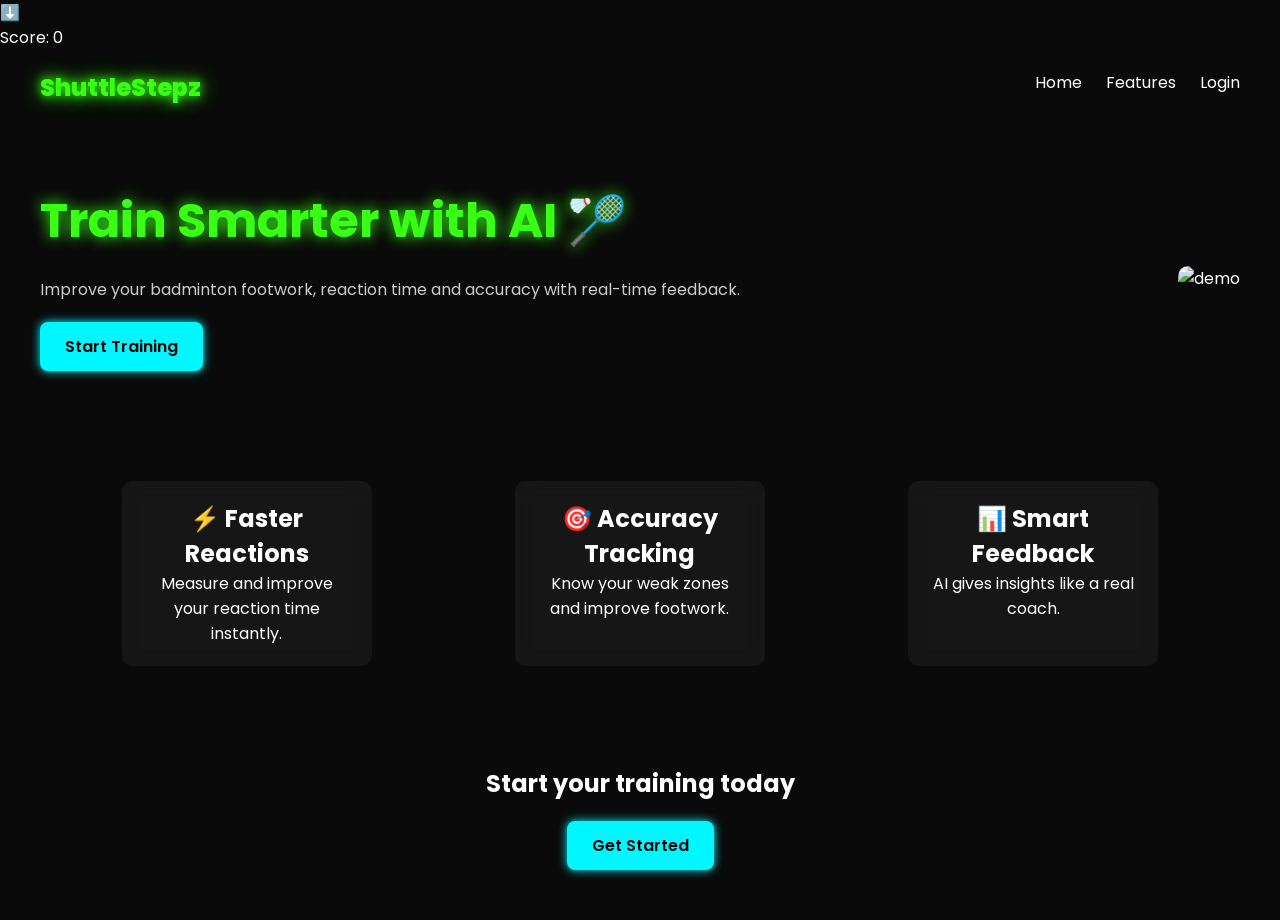
==== commit 1c122529: "V2 structure setup" ====
--- a/index.html
+++ b/index.html
@@ -15,6 +15,10 @@
 </head>
 
 <body>
+
+    <div id="signal">⬆️</div>
+    <div id="result"></div>
+    <div id="score">Score: 0</div>
 
     <!-- 🔥 NAVBAR -->
     <nav class="navbar">
@@ -65,4 +69,7 @@
     </section>
 
 </body>
+
+<script src="js/trainer.js"></script>
+
 </html>
--- a/css/landing.css
+++ b/css/landing.css
@@ -93,4 +93,41 @@
 
 .cta h2 {
     margin-bottom: 20px;
+}
+
+/* 🔥 GLOW EFFECT */
+.logo {
+    text-shadow: 0 0 10px #39ff14, 0 0 20px #39ff14;
+}
+
+/* HERO GLOW TEXT */
+.hero-content h1 {
+    text-shadow: 0 0 15px #39ff14;
+}
+
+/* BUTTON GLOW */
+.cta-btn {
+    box-shadow: 0 0 10px #00f7ff;
+}
+
+.cta-btn:hover {
+    transform: scale(1.1);
+    box-shadow: 0 0 25px #ff00ff, 0 0 50px #ff00ff;
+}
+
+/* FEATURE CARDS GLASS EFFECT */
+.feature-card {
+    background: rgba(255, 255, 255, 0.05);
+    backdrop-filter: blur(10px);
+}
+
+/* HERO IMAGE FLOAT ANIMATION */
+.hero-image img {
+    animation: float 3s ease-in-out infinite;
+}
+
+@keyframes float {
+    0% { transform: translateY(0px); }
+    50% { transform: translateY(-10px); }
+    100% { transform: translateY(0px); }
 }
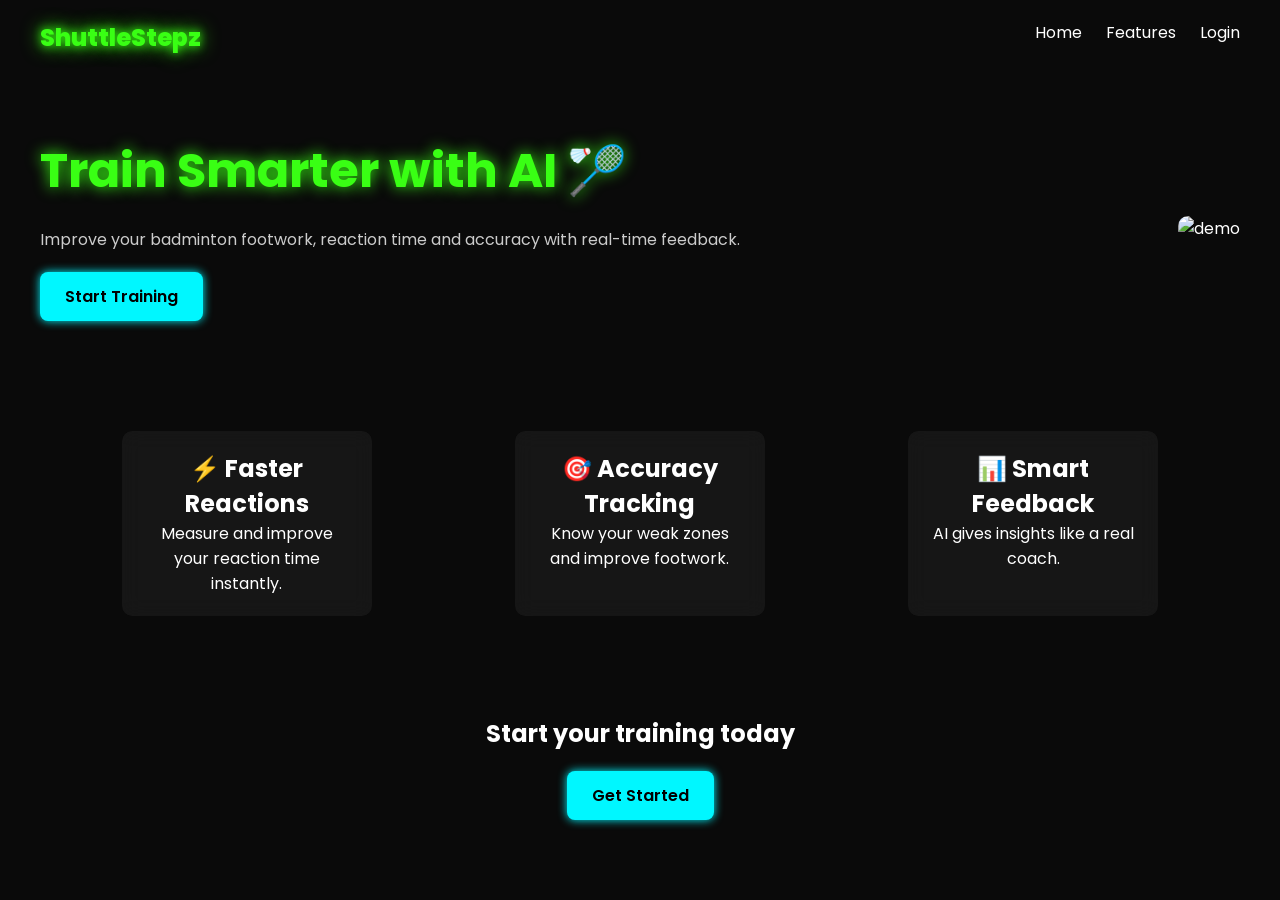
==== commit 75587392: "V2 structure setup" ====
--- a/index.html
+++ b/index.html
@@ -15,10 +15,6 @@
 </head>
 
 <body>
-
-    <div id="signal">⬆️</div>
-    <div id="result"></div>
-    <div id="score">Score: 0</div>
 
     <!-- 🔥 NAVBAR -->
     <nav class="navbar">
@@ -69,7 +65,4 @@
     </section>
 
 </body>
-
-<script src="js/trainer.js"></script>
-
 </html>
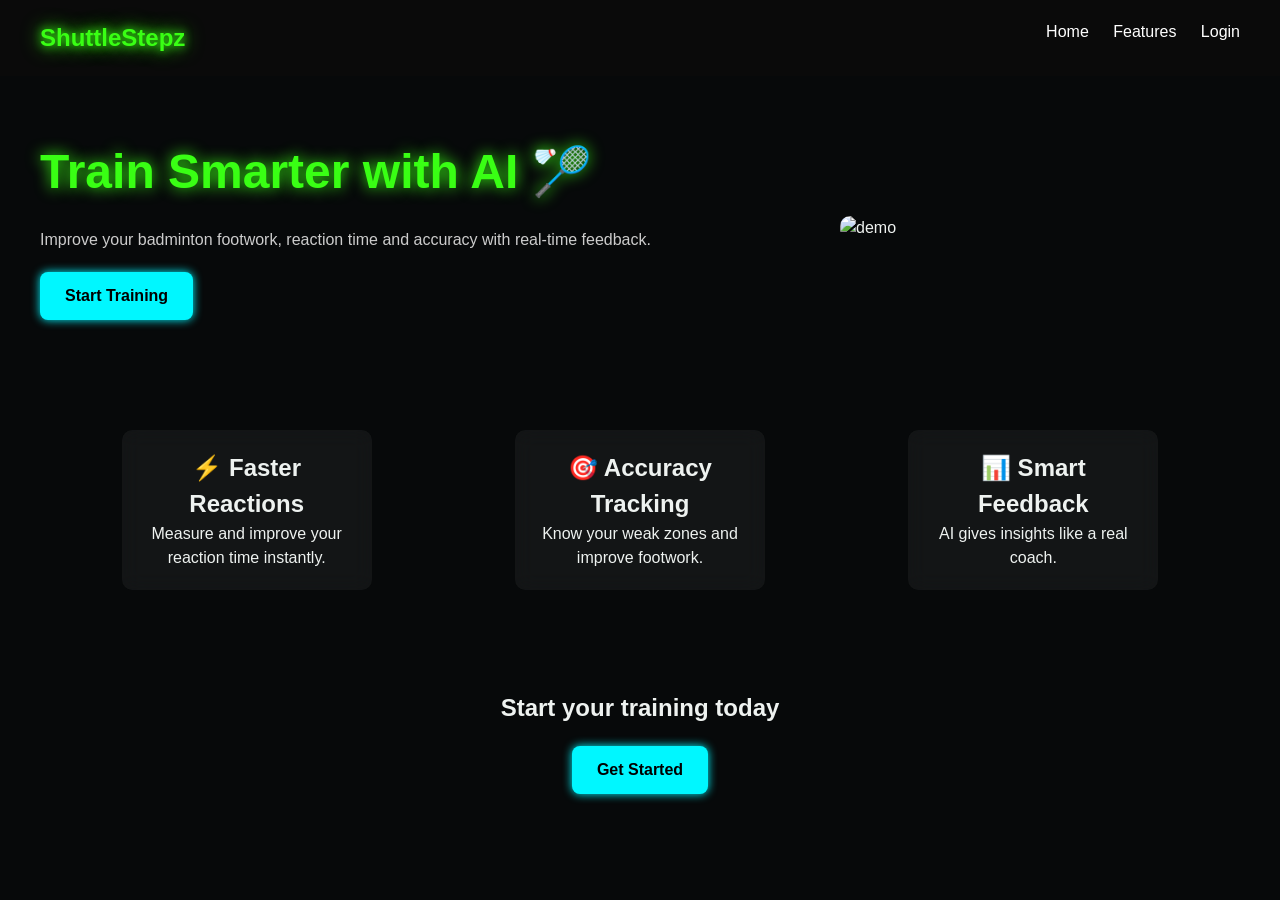
==== commit b65f3f07: "Add Firebase and Auth scripts to index.html" ====
--- a/index.html
+++ b/index.html
@@ -63,6 +63,7 @@
         <h2>Start your training today</h2>
         <a href="signup.html" class="cta-btn">Get Started</a>
     </section>
-
+<script type="module" src="js/firebase.js"></script>
+<script type="module" src="js/auth.js"></script>
 </body>
-</html>+</html>
--- a/css/base.css
+++ b/css/base.css
@@ -1,11 +1,538 @@
-* {
-    margin: 0;
-    padding: 0;
-    box-sizing: border-box;
+/* ================================================================
+   Shuttlestepz V2 — base.css
+   Design tokens, reset, typography, utility classes
+   ================================================================ */
+
+/* ── DESIGN TOKENS ────────────────────────────────────────────── */
+:root {
+  /* Core palette */
+  --clr-bg:          #07090a;
+  --clr-surface:     #0e1416;
+  --clr-surface-2:   #141b1e;
+  --clr-surface-3:   #1b2428;
+
+  /* Brand — Electric Teal */
+  --clr-brand:       #00d4a8;
+  --clr-brand-dim:   rgba(0, 212, 168, 0.10);
+  --clr-brand-glow:  rgba(0, 212, 168, 0.22);
+  --clr-brand-dark:  #00a884;
+
+  /* Signal colors */
+  --clr-hit:         #00d4a8;
+  --clr-miss:        #ff4757;
+  --clr-warn:        #ffa502;
+  --clr-info:        #3d8bff;
+
+  /* Text */
+  --clr-text-1:      #eef2f0;
+  --clr-text-2:      #7a9490;
+  --clr-text-3:      #3d5550;
+  --clr-text-inv:    #07090a;
+
+  /* Borders */
+  --clr-border:      rgba(0, 212, 168, 0.12);
+  --clr-border-2:    rgba(0, 212, 168, 0.28);
+  --clr-border-3:    rgba(0, 212, 168, 0.50);
+
+  /* Radius */
+  --r-xs:  4px;
+  --r-sm:  8px;
+  --r-md:  12px;
+  --r-lg:  18px;
+  --r-xl:  24px;
+  --r-full: 9999px;
+
+  /* Transitions */
+  --ease-out: cubic-bezier(0.16, 1, 0.3, 1);
+  --ease-in:  cubic-bezier(0.4, 0, 1, 1);
+
+  /* Fonts */
+  --font-display: 'Barlow Condensed', 'Impact', sans-serif;
+  --font-ui:      'DM Sans', 'Segoe UI', sans-serif;
+  --font-mono:    'JetBrains Mono', 'Fira Code', 'Courier New', monospace;
+
+  /* Z-index scale */
+  --z-base:    1;
+  --z-overlay: 100;
+  --z-modal:   200;
+  --z-toast:   300;
+}
+
+/* ── RESET ────────────────────────────────────────────────────── */
+*, *::before, *::after {
+  box-sizing: border-box;
+  margin: 0;
+  padding: 0;
+}
+
+html {
+  font-size: 16px;
+  -webkit-text-size-adjust: 100%;
+  scroll-behavior: smooth;
 }
 
 body {
-    font-family: 'Poppins', sans-serif;
-    background: #0a0a0a;
-    color: white;
+  background: var(--clr-bg);
+  color: var(--clr-text-1);
+  font-family: var(--font-ui);
+  font-size: 1rem;
+  line-height: 1.5;
+  -webkit-font-smoothing: antialiased;
+  -moz-osx-font-smoothing: grayscale;
+  min-height: 100vh;
+  overflow-x: hidden;
+}
+
+a {
+  color: var(--clr-brand);
+  text-decoration: none;
+  transition: opacity 0.15s;
+}
+a:hover { opacity: 0.78; }
+
+img, svg { display: block; max-width: 100%; }
+
+input, button, select, textarea {
+  font: inherit;
+  color: inherit;
+  background: none;
+  border: none;
+  outline: none;
+}
+
+button { cursor: pointer; }
+
+ul, ol { list-style: none; }
+
+/* ── TYPOGRAPHY ───────────────────────────────────────────────── */
+.display-xl {
+  font-family: var(--font-display);
+  font-size: clamp(3.5rem, 8vw, 7rem);
+  font-weight: 700;
+  letter-spacing: 0.02em;
+  line-height: 0.95;
+  text-transform: uppercase;
+}
+
+.display-lg {
+  font-family: var(--font-display);
+  font-size: clamp(2.5rem, 5vw, 4.5rem);
+  font-weight: 700;
+  letter-spacing: 0.02em;
+  line-height: 1;
+  text-transform: uppercase;
+}
+
+.display-md {
+  font-family: var(--font-display);
+  font-size: clamp(1.8rem, 3vw, 2.8rem);
+  font-weight: 700;
+  letter-spacing: 0.03em;
+  text-transform: uppercase;
+}
+
+.eyebrow {
+  font-family: var(--font-mono);
+  font-size: 0.7rem;
+  letter-spacing: 0.2em;
+  color: var(--clr-text-3);
+  text-transform: uppercase;
+}
+
+.label {
+  font-family: var(--font-mono);
+  font-size: 0.65rem;
+  letter-spacing: 0.15em;
+  text-transform: uppercase;
+  color: var(--clr-text-2);
+}
+
+/* ── LAYOUT UTILITIES ─────────────────────────────────────────── */
+.container {
+  width: 100%;
+  max-width: 1100px;
+  margin: 0 auto;
+  padding: 0 20px;
+}
+
+.container--narrow { max-width: 720px; }
+.container--wide   { max-width: 1400px; }
+
+.flex        { display: flex; }
+.flex-col    { flex-direction: column; }
+.items-center { align-items: center; }
+.justify-center { justify-content: center; }
+.justify-between { justify-content: space-between; }
+.gap-sm      { gap: 8px; }
+.gap-md      { gap: 16px; }
+.gap-lg      { gap: 24px; }
+
+.grid-2 { display: grid; grid-template-columns: 1fr 1fr; gap: 16px; }
+.grid-3 { display: grid; grid-template-columns: repeat(3, 1fr); gap: 16px; }
+.grid-4 { display: grid; grid-template-columns: repeat(4, 1fr); gap: 12px; }
+
+/* ── SURFACE & CARD ──────────────────────────────────────────── */
+.card {
+  background: var(--clr-surface);
+  border: 1px solid var(--clr-border);
+  border-radius: var(--r-lg);
+  padding: 20px;
+  transition: border-color 0.2s;
+}
+.card:hover { border-color: var(--clr-border-2); }
+
+.card--glass {
+  background: rgba(14, 20, 22, 0.85);
+  backdrop-filter: blur(12px);
+  -webkit-backdrop-filter: blur(12px);
+}
+
+/* ── BUTTONS ──────────────────────────────────────────────────── */
+.btn {
+  display: inline-flex;
+  align-items: center;
+  justify-content: center;
+  gap: 8px;
+  padding: 12px 24px;
+  border-radius: var(--r-sm);
+  font-family: var(--font-display);
+  font-size: 1rem;
+  font-weight: 700;
+  letter-spacing: 0.1em;
+  text-transform: uppercase;
+  transition: all 0.15s var(--ease-out);
+  white-space: nowrap;
+  user-select: none;
+}
+.btn:active { transform: scale(0.97); }
+
+.btn--primary {
+  background: var(--clr-brand);
+  color: var(--clr-text-inv);
+  box-shadow: 0 0 24px var(--clr-brand-glow);
+}
+.btn--primary:hover {
+  background: #0aedbc;
+  box-shadow: 0 0 36px rgba(0, 212, 168, 0.35);
+}
+
+.btn--outline {
+  background: transparent;
+  color: var(--clr-text-2);
+  border: 1px solid var(--clr-border-2);
+}
+.btn--outline:hover {
+  border-color: var(--clr-border-3);
+  color: var(--clr-text-1);
+}
+
+.btn--ghost {
+  background: transparent;
+  color: var(--clr-text-2);
+  padding: 8px 14px;
+}
+.btn--ghost:hover {
+  background: var(--clr-surface-2);
+  color: var(--clr-text-1);
+}
+
+.btn--danger {
+  background: transparent;
+  color: var(--clr-miss);
+  border: 1px solid rgba(255, 71, 87, 0.3);
+}
+.btn--danger:hover {
+  background: rgba(255, 71, 87, 0.1);
+  border-color: var(--clr-miss);
+}
+
+.btn--sm { padding: 7px 16px; font-size: 0.8rem; }
+.btn--lg { padding: 16px 36px; font-size: 1.1rem; }
+.btn--full { width: 100%; }
+
+/* ── BADGE / PILL ─────────────────────────────────────────────── */
+.badge {
+  display: inline-flex;
+  align-items: center;
+  gap: 4px;
+  padding: 3px 10px;
+  border-radius: var(--r-full);
+  font-family: var(--font-mono);
+  font-size: 0.65rem;
+  letter-spacing: 0.12em;
+  text-transform: uppercase;
+}
+.badge--brand   { background: var(--clr-brand-dim); color: var(--clr-brand); border: 1px solid var(--clr-border-2); }
+.badge--success { background: rgba(0,212,168,0.08); color: var(--clr-hit); }
+.badge--danger  { background: rgba(255,71,87,0.1);  color: var(--clr-miss); }
+.badge--warn    { background: rgba(255,165,2,0.1);  color: var(--clr-warn); }
+
+/* ── DIVIDER ──────────────────────────────────────────────────── */
+.divider {
+  border: none;
+  border-top: 1px solid var(--clr-border);
+  margin: 20px 0;
+}
+
+/* ── FORM ELEMENTS ────────────────────────────────────────────── */
+.field {
+  display: flex;
+  flex-direction: column;
+  gap: 6px;
+}
+.field label {
+  font-family: var(--font-mono);
+  font-size: 0.65rem;
+  letter-spacing: 0.15em;
+  text-transform: uppercase;
+  color: var(--clr-text-3);
+}
+.field input,
+.field select {
+  background: var(--clr-surface-2);
+  border: 1px solid var(--clr-border);
+  border-radius: var(--r-sm);
+  padding: 10px 14px;
+  color: var(--clr-text-1);
+  font-size: 0.9rem;
+  transition: border-color 0.15s;
+}
+.field input:focus,
+.field select:focus {
+  border-color: var(--clr-brand);
+  box-shadow: 0 0 0 3px var(--clr-brand-dim);
+}
+.field input::placeholder { color: var(--clr-text-3); }
+
+/* ── TOGGLE SWITCH ────────────────────────────────────────────── */
+.toggle {
+  display: flex;
+  align-items: center;
+  gap: 10px;
+  cursor: pointer;
+  user-select: none;
+}
+.toggle__track {
+  width: 40px;
+  height: 22px;
+  background: var(--clr-surface-3);
+  border: 1px solid var(--clr-border-2);
+  border-radius: var(--r-full);
+  position: relative;
+  transition: all 0.2s;
+  flex-shrink: 0;
+}
+.toggle__thumb {
+  position: absolute;
+  top: 3px;
+  left: 3px;
+  width: 14px;
+  height: 14px;
+  background: var(--clr-text-3);
+  border-radius: 50%;
+  transition: all 0.2s var(--ease-out);
+}
+.toggle input { display: none; }
+.toggle input:checked + .toggle__track {
+  background: var(--clr-brand-dim);
+  border-color: var(--clr-brand);
+}
+.toggle input:checked + .toggle__track .toggle__thumb {
+  background: var(--clr-brand);
+  transform: translateX(18px);
+  box-shadow: 0 0 8px var(--clr-brand-glow);
+}
+.toggle__label {
+  font-size: 0.85rem;
+  color: var(--clr-text-2);
+}
+
+/* ── RANGE SLIDER ─────────────────────────────────────────────── */
+input[type="range"] {
+  width: 100%;
+  height: 4px;
+  -webkit-appearance: none;
+  appearance: none;
+  background: var(--clr-surface-3);
+  border-radius: var(--r-full);
+  cursor: pointer;
+}
+input[type="range"]::-webkit-slider-thumb {
+  -webkit-appearance: none;
+  width: 18px;
+  height: 18px;
+  border-radius: 50%;
+  background: var(--clr-brand);
+  box-shadow: 0 0 8px var(--clr-brand-glow);
+  transition: transform 0.1s;
+}
+input[type="range"]::-webkit-slider-thumb:hover { transform: scale(1.2); }
+input[type="range"]::-moz-range-thumb {
+  width: 18px; height: 18px;
+  border-radius: 50%;
+  background: var(--clr-brand);
+  border: none;
+  box-shadow: 0 0 8px var(--clr-brand-glow);
+}
+
+/* ── STAT CARD ────────────────────────────────────────────────── */
+.stat-card {
+  background: var(--clr-surface);
+  border: 1px solid var(--clr-border);
+  border-radius: var(--r-md);
+  padding: 16px;
+  display: flex;
+  flex-direction: column;
+  gap: 4px;
+}
+.stat-card__label {
+  font-family: var(--font-mono);
+  font-size: 0.6rem;
+  letter-spacing: 0.18em;
+  text-transform: uppercase;
+  color: var(--clr-text-3);
+}
+.stat-card__value {
+  font-family: var(--font-display);
+  font-size: 2rem;
+  font-weight: 700;
+  letter-spacing: 0.02em;
+  color: var(--clr-text-1);
+  line-height: 1;
+}
+.stat-card__value--brand { color: var(--clr-brand); }
+.stat-card__value--warn  { color: var(--clr-warn);  }
+.stat-card__value--miss  { color: var(--clr-miss);  }
+
+/* ── NAV ──────────────────────────────────────────────────────── */
+.topnav {
+  position: sticky;
+  top: 0;
+  z-index: var(--z-overlay);
+  display: flex;
+  align-items: center;
+  justify-content: space-between;
+  padding: 0 24px;
+  height: 56px;
+  background: rgba(7, 9, 10, 0.9);
+  border-bottom: 1px solid var(--clr-border);
+  backdrop-filter: blur(12px);
+  -webkit-backdrop-filter: blur(12px);
+}
+.topnav__brand {
+  font-family: var(--font-display);
+  font-size: 1.4rem;
+  font-weight: 700;
+  letter-spacing: 0.08em;
+  text-transform: uppercase;
+  color: var(--clr-text-1);
+}
+.topnav__brand em { color: var(--clr-brand); font-style: normal; }
+
+.topnav__links {
+  display: flex;
+  align-items: center;
+  gap: 4px;
+}
+.topnav__link {
+  padding: 6px 14px;
+  border-radius: var(--r-sm);
+  font-size: 0.85rem;
+  color: var(--clr-text-2);
+  font-weight: 500;
+  transition: all 0.15s;
+}
+.topnav__link:hover {
+  background: var(--clr-surface-2);
+  color: var(--clr-text-1);
+}
+.topnav__link--active {
+  color: var(--clr-brand);
+  background: var(--clr-brand-dim);
+}
+
+/* ── TOAST NOTIFICATION ───────────────────────────────────────── */
+.toast-container {
+  position: fixed;
+  bottom: 24px;
+  right: 24px;
+  z-index: var(--z-toast);
+  display: flex;
+  flex-direction: column;
+  gap: 8px;
+}
+.toast {
+  background: var(--clr-surface-2);
+  border: 1px solid var(--clr-border-2);
+  border-radius: var(--r-md);
+  padding: 12px 18px;
+  font-size: 0.85rem;
+  display: flex;
+  align-items: center;
+  gap: 10px;
+  animation: toastIn 0.3s var(--ease-out);
+  max-width: 320px;
+}
+@keyframes toastIn {
+  from { opacity: 0; transform: translateY(10px) scale(0.96); }
+  to   { opacity: 1; transform: translateY(0) scale(1); }
+}
+
+/* ── SCREEN UTILITIES ─────────────────────────────────────────── */
+.hidden  { display: none !important; }
+.visible { display: block !important; }
+.sr-only {
+  position: absolute;
+  width: 1px; height: 1px;
+  padding: 0; margin: -1px;
+  overflow: hidden;
+  clip: rect(0,0,0,0);
+  white-space: nowrap;
+  border-width: 0;
+}
+
+/* ── ACCENT TEXT ──────────────────────────────────────────────── */
+.text-brand { color: var(--clr-brand); }
+.text-miss  { color: var(--clr-miss);  }
+.text-warn  { color: var(--clr-warn);  }
+.text-muted { color: var(--clr-text-2); }
+.text-dim   { color: var(--clr-text-3); }
+
+/* ── BACKGROUND GRID DECORATION ──────────────────────────────── */
+.bg-grid {
+  position: fixed;
+  inset: 0;
+  pointer-events: none;
+  z-index: 0;
+  background-image:
+    linear-gradient(rgba(0, 212, 168, 0.03) 1px, transparent 1px),
+    linear-gradient(90deg, rgba(0, 212, 168, 0.03) 1px, transparent 1px);
+  background-size: 40px 40px;
+}
+
+/* ── PROGRESS BAR ─────────────────────────────────────────────── */
+.progress-bar {
+  height: 4px;
+  background: var(--clr-surface-3);
+  border-radius: var(--r-full);
+  overflow: hidden;
+}
+.progress-bar__fill {
+  height: 100%;
+  background: var(--clr-brand);
+  border-radius: var(--r-full);
+  transition: width 0.3s var(--ease-out);
+  box-shadow: 0 0 8px var(--clr-brand-glow);
+}
+
+/* ── SCROLLBAR ────────────────────────────────────────────────── */
+::-webkit-scrollbar { width: 6px; height: 6px; }
+::-webkit-scrollbar-track { background: var(--clr-surface); }
+::-webkit-scrollbar-thumb { background: var(--clr-surface-3); border-radius: 3px; }
+::-webkit-scrollbar-thumb:hover { background: var(--clr-border-2); }
+
+/* ── RESPONSIVE ───────────────────────────────────────────────── */
+@media (max-width: 768px) {
+  .grid-2, .grid-3, .grid-4 { grid-template-columns: 1fr; }
+  .topnav__links { display: none; }
 }
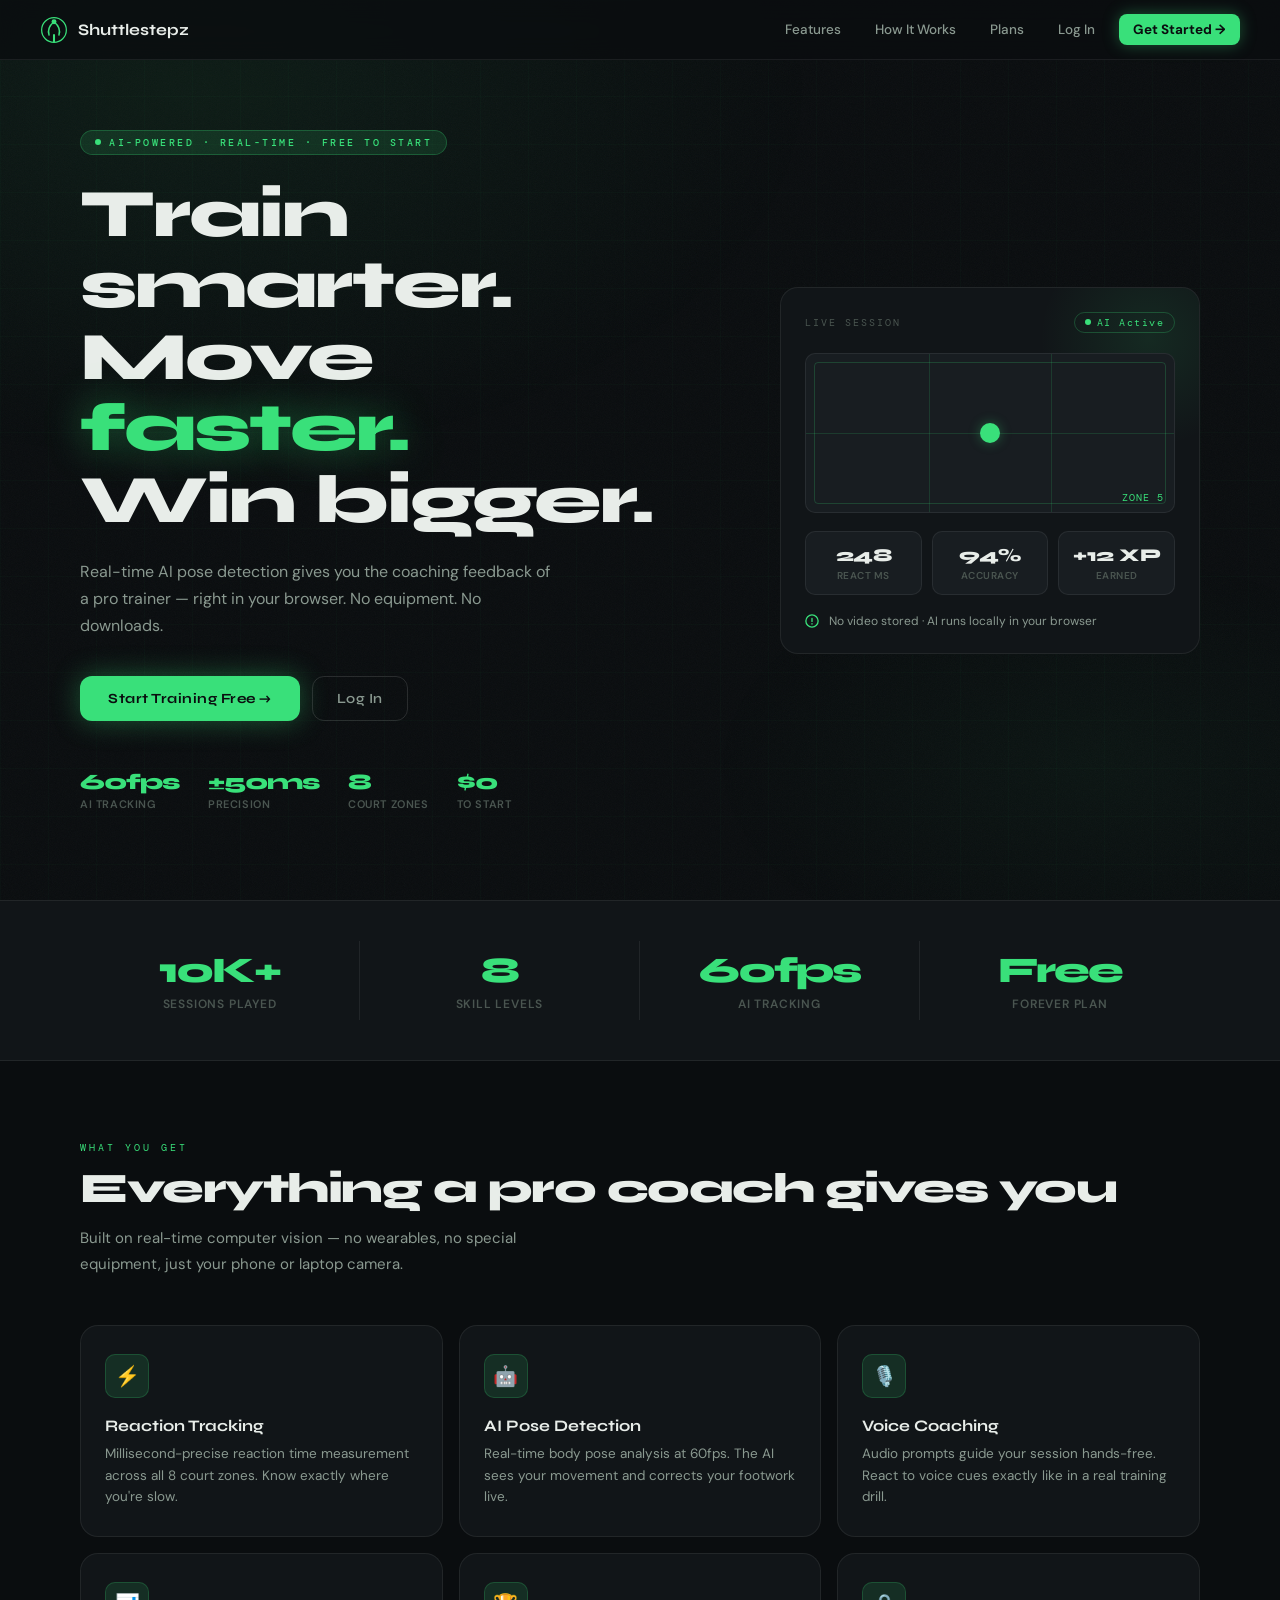
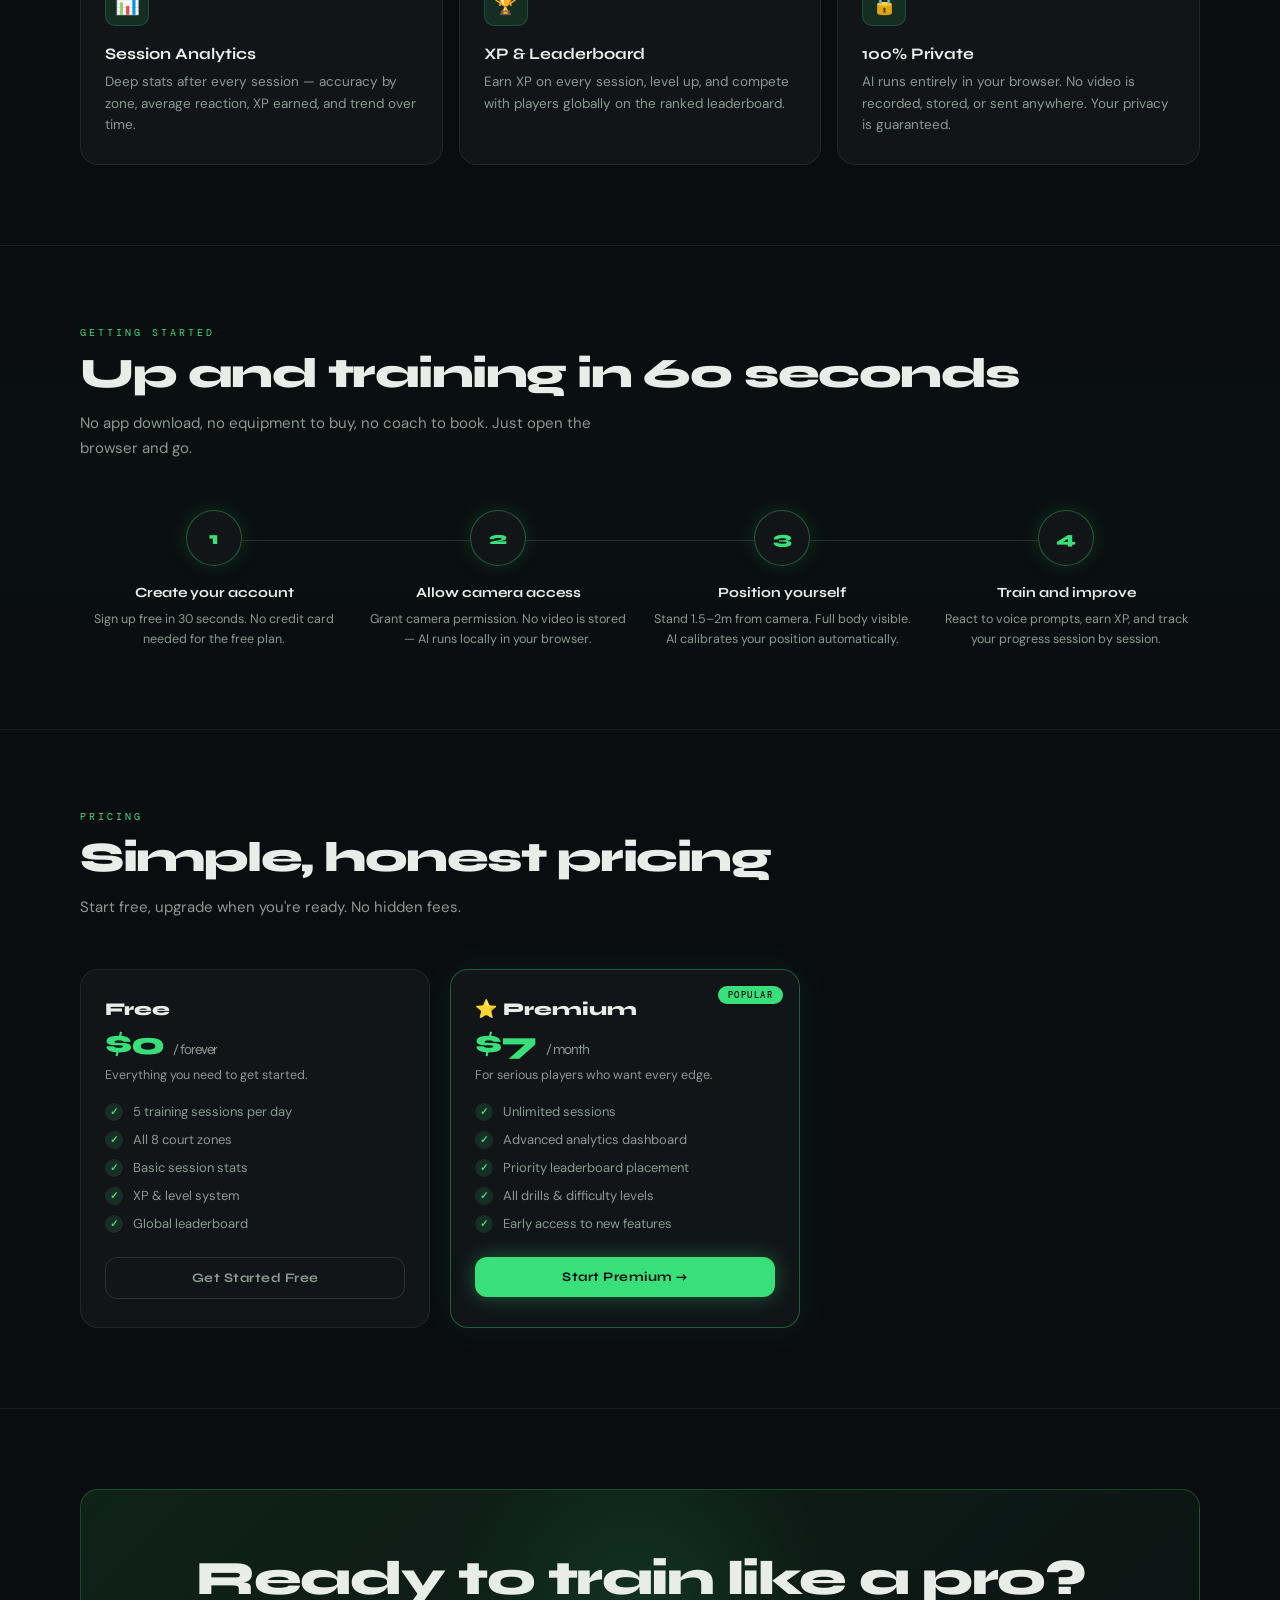
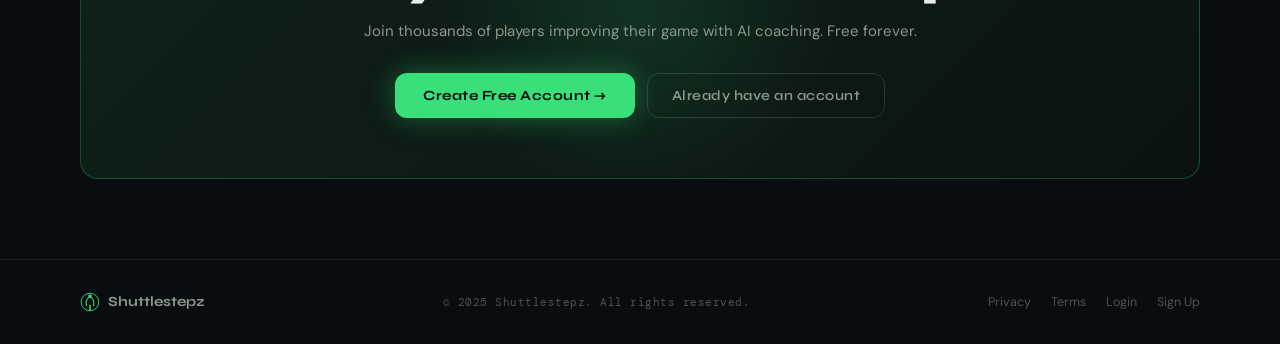
==== commit 230f8550: "Update index.html" ====
--- a/index.html
+++ b/index.html
@@ -1,69 +1,944 @@
 <!DOCTYPE html>
 <html lang="en">
 <head>
-    <meta charset="UTF-8">
-    <meta name="viewport" content="width=device-width, initial-scale=1.0">
-    <title>Shuttlestepz</title>
-
-    <!-- CSS -->
-    <link rel="stylesheet" href="css/base.css">
-    <link rel="stylesheet" href="css/components.css">
-    <link rel="stylesheet" href="css/landing.css">
-
-    <!-- Google Font -->
-    <link href="https://fonts.googleapis.com/css2?family=Poppins:wght@300;400;600;800&display=swap" rel="stylesheet">
+  <meta charset="UTF-8">
+  <meta name="viewport" content="width=device-width, initial-scale=1.0">
+  <title>Shuttlestepz — AI Badminton Trainer</title>
+  <link href="https://fonts.googleapis.com/css2?family=Syne:wght@400;500;600;700;800&family=DM+Mono:wght@300;400;500&family=DM+Sans:ital,wght@0,300;0,400;0,500;0,600;1,400&display=swap" rel="stylesheet">
+  <link rel="stylesheet" href="css/base.css">
+  <style>
+    /* ── Mirror dashboard variables ── */
+    :root {
+      --bg:          #0a0d0f;
+      --bg-2:        #111518;
+      --bg-3:        #181d21;
+      --border:      rgba(255,255,255,.07);
+      --border-2:    rgba(255,255,255,.12);
+      --border-3:    rgba(57,224,122,.35);
+      --accent:      #39e07a;
+      --accent-dim:  rgba(57,224,122,.12);
+      --accent-glow: rgba(57,224,122,.35);
+      --text:        #e8ede9;
+      --text-2:      #8a9990;
+      --text-3:      #4a5550;
+      --danger:      #e05c5c;
+      --warn:        #e0b43c;
+      --radius:      12px;
+      --radius-lg:   18px;
+      --trans:       .18s cubic-bezier(.4,0,.2,1);
+      --font-display: 'Syne', sans-serif;
+      --font-mono:    'DM Mono', monospace;
+      --font-body:    'DM Sans', sans-serif;
+    }
+
+    *, *::before, *::after { box-sizing: border-box; margin: 0; padding: 0; }
+    html { scroll-behavior: smooth; }
+
+    body {
+      background: var(--bg);
+      color: var(--text);
+      font-family: var(--font-body);
+      overflow-x: hidden;
+      -webkit-font-smoothing: antialiased;
+    }
+
+    /* ── Background layers ── */
+    .bg-noise {
+      position: fixed; inset: 0; z-index: 0; pointer-events: none;
+      opacity: .035;
+      background-image: url("data:image/svg+xml,%3Csvg viewBox='0 0 256 256' xmlns='http://www.w3.org/2000/svg'%3E%3Cfilter id='n'%3E%3CfeTurbulence type='fractalNoise' baseFrequency='.9' numOctaves='4' stitchTiles='stitch'/%3E%3C/filter%3E%3Crect width='100%25' height='100%25' filter='url(%23n)'/%3E%3C/svg%3E");
+      background-size: 200px 200px;
+    }
+    .bg-radial {
+      position: fixed; inset: 0; z-index: 0; pointer-events: none;
+      background:
+        radial-gradient(ellipse 70% 60% at 15% 10%, rgba(57,224,122,.07) 0%, transparent 70%),
+        radial-gradient(ellipse 50% 40% at 85% 85%, rgba(57,224,122,.04) 0%, transparent 60%);
+    }
+    .bg-lines {
+      position: fixed; inset: 0; z-index: 0; pointer-events: none;
+      background-image:
+        linear-gradient(rgba(57,224,122,.025) 1px, transparent 1px),
+        linear-gradient(90deg, rgba(57,224,122,.025) 1px, transparent 1px);
+      background-size: 48px 48px;
+    }
+
+    /* ════════════════════════
+       NAVBAR
+    ════════════════════════ */
+    .navbar {
+      position: fixed; top: 0; left: 0; right: 0;
+      z-index: 100;
+      height: 60px;
+      display: flex; align-items: center; justify-content: space-between;
+      padding: 0 40px;
+      background: rgba(10,13,15,.8);
+      backdrop-filter: blur(12px);
+      border-bottom: 1px solid var(--border);
+    }
+
+    .nav-brand {
+      display: flex; align-items: center; gap: 10px;
+      text-decoration: none; color: var(--text);
+      font-family: var(--font-display);
+      font-size: 16px; font-weight: 700;
+    }
+    .nav-brand svg { flex-shrink: 0; }
+
+    .nav-links {
+      display: flex; align-items: center; gap: 6px;
+    }
+    .nav-links a {
+      color: var(--text-2); text-decoration: none;
+      font-size: 13.5px; font-weight: 500;
+      padding: 7px 14px; border-radius: 8px;
+      transition: color var(--trans), background var(--trans);
+    }
+    .nav-links a:hover { color: var(--text); background: var(--bg-3); }
+    .nav-links .nav-cta {
+      background: var(--accent); color: #0a0d0f;
+      font-weight: 700; margin-left: 4px;
+      box-shadow: 0 0 16px var(--accent-glow);
+    }
+    .nav-links .nav-cta:hover {
+      background: #50e88a; color: #0a0d0f;
+      box-shadow: 0 0 24px var(--accent-glow);
+    }
+
+    /* ════════════════════════
+       HERO
+    ════════════════════════ */
+    .hero {
+      position: relative; z-index: 1;
+      min-height: 100vh;
+      display: flex; align-items: center;
+      padding: 100px 40px 60px;
+      max-width: 1200px; margin: 0 auto;
+      gap: 60px;
+    }
+
+    .hero-left { flex: 1; min-width: 0; }
+
+    .hero-eyebrow {
+      display: inline-flex; align-items: center; gap: 8px;
+      font-family: var(--font-mono);
+      font-size: 10px; font-weight: 500; letter-spacing: 2.5px;
+      text-transform: uppercase; color: var(--accent);
+      background: var(--accent-dim);
+      border: 1px solid rgba(57,224,122,.25);
+      border-radius: 20px; padding: 5px 14px;
+      margin-bottom: 24px;
+    }
+    .hero-eyebrow::before {
+      content: '';
+      width: 6px; height: 6px; border-radius: 50%;
+      background: var(--accent);
+      animation: pulse-dot 1.6s ease infinite;
+    }
+    @keyframes pulse-dot {
+      0%,100% { opacity: 1; transform: scale(1); }
+      50%      { opacity: .4; transform: scale(.7); }
+    }
+
+    .hero-title {
+      font-family: var(--font-display);
+      font-size: clamp(38px, 5.5vw, 68px);
+      font-weight: 800;
+      line-height: 1.05;
+      letter-spacing: -2px;
+      color: var(--text);
+      margin-bottom: 22px;
+    }
+    .hero-title .g {
+      color: var(--accent);
+      text-shadow: 0 0 40px rgba(57,224,122,.4);
+    }
+
+    .hero-sub {
+      font-size: 16px; color: var(--text-2);
+      line-height: 1.7; max-width: 480px;
+      margin-bottom: 36px;
+    }
+
+    .hero-actions {
+      display: flex; align-items: center; gap: 12px; flex-wrap: wrap;
+      margin-bottom: 48px;
+    }
+    .btn-hero-primary {
+      display: inline-flex; align-items: center; gap: 8px;
+      background: var(--accent); color: #0a0d0f;
+      font-family: var(--font-display);
+      font-size: 14px; font-weight: 700; letter-spacing: .5px;
+      border: none; border-radius: var(--radius);
+      padding: 14px 28px; cursor: pointer;
+      text-decoration: none;
+      box-shadow: 0 0 28px var(--accent-glow);
+      transition: all var(--trans);
+    }
+    .btn-hero-primary:hover {
+      background: #50e88a;
+      box-shadow: 0 0 40px var(--accent-glow);
+      transform: translateY(-2px);
+    }
+    .btn-hero-secondary {
+      display: inline-flex; align-items: center; gap: 8px;
+      background: transparent; color: var(--text-2);
+      font-family: var(--font-display);
+      font-size: 14px; font-weight: 600; letter-spacing: .5px;
+      border: 1px solid var(--border-2); border-radius: var(--radius);
+      padding: 13px 24px; cursor: pointer;
+      text-decoration: none;
+      transition: all var(--trans);
+    }
+    .btn-hero-secondary:hover {
+      color: var(--text); border-color: var(--border-3);
+      background: var(--accent-dim);
+    }
+
+    /* Hero mini stats */
+    .hero-stats {
+      display: flex; gap: 28px; flex-wrap: wrap;
+    }
+    .hero-stat { }
+    .hero-stat-val {
+      font-family: var(--font-display);
+      font-size: 22px; font-weight: 800;
+      color: var(--accent); letter-spacing: -1px;
+    }
+    .hero-stat-lbl {
+      font-size: 11px; font-weight: 600;
+      text-transform: uppercase; letter-spacing: .6px;
+      color: var(--text-3); margin-top: 2px;
+    }
+
+    /* Hero right — live card */
+    .hero-right {
+      flex: 0 0 420px;
+      position: relative;
+    }
+    .hero-card {
+      background: var(--bg-2);
+      border: 1px solid var(--border);
+      border-radius: var(--radius-lg);
+      padding: 24px;
+      position: relative; overflow: hidden;
+    }
+    .hero-card::before {
+      content: '';
+      position: absolute; top: -60px; right: -60px;
+      width: 220px; height: 220px;
+      background: radial-gradient(circle, rgba(57,224,122,.1), transparent 70%);
+      border-radius: 50%; pointer-events: none;
+    }
+    .hero-card-top {
+      display: flex; align-items: center; justify-content: space-between;
+      margin-bottom: 20px;
+    }
+    .hero-card-title {
+      font-family: var(--font-mono);
+      font-size: 10px; letter-spacing: 2px;
+      color: var(--text-3); text-transform: uppercase;
+    }
+    .live-badge {
+      display: flex; align-items: center; gap: 6px;
+      font-family: var(--font-mono); font-size: 10px;
+      letter-spacing: 1.5px; color: var(--accent);
+      border: 1px solid rgba(57,224,122,.25);
+      border-radius: 20px; padding: 3px 10px;
+    }
+    .live-dot {
+      width: 6px; height: 6px; border-radius: 50%;
+      background: var(--accent);
+      animation: pulse-dot 1.6s ease infinite;
+    }
+
+    /* Fake court visualizer */
+    .court-viz {
+      background: var(--bg-3);
+      border: 1px solid var(--border);
+      border-radius: 10px;
+      height: 160px;
+      position: relative; overflow: hidden;
+      margin-bottom: 18px;
+    }
+    .court-line {
+      position: absolute;
+      background: rgba(57,224,122,.15);
+    }
+    .court-line.h { left: 0; right: 0; height: 1px; }
+    .court-line.v { top: 0; bottom: 0; width: 1px; }
+    .court-line.h1 { top: 50%; }
+    .court-line.v1 { left: 33.3%; }
+    .court-line.v2 { left: 66.6%; }
+    .court-border {
+      position: absolute; inset: 8px;
+      border: 1px solid rgba(57,224,122,.2);
+      border-radius: 4px;
+    }
+    .court-player {
+      position: absolute;
+      width: 20px; height: 20px; border-radius: 50%;
+      background: var(--accent);
+      box-shadow: 0 0 12px var(--accent-glow);
+      transform: translate(-50%, -50%);
+      transition: left .8s cubic-bezier(.4,0,.2,1), top .8s cubic-bezier(.4,0,.2,1);
+    }
+    .court-zone-indicator {
+      position: absolute; bottom: 8px; right: 10px;
+      font-family: var(--font-mono); font-size: 10px;
+      color: var(--accent); letter-spacing: 1px;
+    }
+
+    /* Metrics row */
+    .hero-metrics {
+      display: grid; grid-template-columns: 1fr 1fr 1fr;
+      gap: 10px; margin-bottom: 18px;
+    }
+    .hero-metric {
+      background: var(--bg-3);
+      border: 1px solid var(--border);
+      border-radius: 10px; padding: 12px;
+      text-align: center;
+    }
+    .hero-metric-val {
+      font-family: var(--font-display);
+      font-size: 18px; font-weight: 800;
+      color: var(--text); letter-spacing: -.5px;
+    }
+    .hero-metric-lbl {
+      font-size: 10px; font-weight: 600;
+      text-transform: uppercase; letter-spacing: .5px;
+      color: var(--text-3); margin-top: 3px;
+    }
+
+    .hero-card-footer {
+      display: flex; align-items: center; gap: 10px;
+      font-size: 12px; color: var(--text-2);
+    }
+    .hero-card-footer svg { color: var(--accent); flex-shrink: 0; }
+
+    /* ════════════════════════
+       SECTION SHARED
+    ════════════════════════ */
+    section { position: relative; z-index: 1; }
+    .section-inner {
+      max-width: 1200px; margin: 0 auto;
+      padding: 80px 40px;
+    }
+    .section-eyebrow {
+      font-family: var(--font-mono);
+      font-size: 10px; letter-spacing: 3px;
+      text-transform: uppercase; color: var(--accent);
+      margin-bottom: 12px;
+    }
+    .section-title {
+      font-family: var(--font-display);
+      font-size: clamp(28px, 3.5vw, 42px);
+      font-weight: 800; letter-spacing: -1.5px;
+      color: var(--text); line-height: 1.1;
+      margin-bottom: 14px;
+    }
+    .section-sub {
+      font-size: 15px; color: var(--text-2);
+      line-height: 1.7; max-width: 520px;
+      margin-bottom: 48px;
+    }
+
+    /* ════════════════════════
+       FEATURES
+    ════════════════════════ */
+    .features-section {
+      border-top: 1px solid var(--border);
+    }
+    .features-grid {
+      display: grid;
+      grid-template-columns: repeat(3, 1fr);
+      gap: 16px;
+    }
+    .feature-card {
+      background: var(--bg-2);
+      border: 1px solid var(--border);
+      border-radius: var(--radius-lg);
+      padding: 28px 24px;
+      transition: border-color var(--trans), transform var(--trans), box-shadow var(--trans);
+      position: relative; overflow: hidden;
+    }
+    .feature-card::after {
+      content: '';
+      position: absolute; inset: 0;
+      background: linear-gradient(135deg, rgba(57,224,122,.05), transparent);
+      opacity: 0; transition: opacity var(--trans);
+    }
+    .feature-card:hover {
+      border-color: rgba(57,224,122,.3);
+      transform: translateY(-3px);
+      box-shadow: 0 12px 40px rgba(0,0,0,.3), 0 0 20px rgba(57,224,122,.06);
+    }
+    .feature-card:hover::after { opacity: 1; }
+    .feature-icon {
+      width: 44px; height: 44px; border-radius: 10px;
+      background: var(--accent-dim);
+      border: 1px solid rgba(57,224,122,.2);
+      display: flex; align-items: center; justify-content: center;
+      font-size: 20px; margin-bottom: 18px;
+    }
+    .feature-name {
+      font-family: var(--font-display);
+      font-size: 16px; font-weight: 700;
+      color: var(--text); margin-bottom: 8px;
+    }
+    .feature-desc {
+      font-size: 13.5px; color: var(--text-2);
+      line-height: 1.6;
+    }
+
+    /* ════════════════════════
+       HOW IT WORKS
+    ════════════════════════ */
+    .how-section {
+      border-top: 1px solid var(--border);
+      background: linear-gradient(180deg, transparent, rgba(57,224,122,.02) 50%, transparent);
+    }
+    .how-grid {
+      display: grid; grid-template-columns: repeat(4, 1fr);
+      gap: 16px; position: relative;
+    }
+    .how-grid::before {
+      content: '';
+      position: absolute; top: 30px; left: 10%; right: 10%;
+      height: 1px; background: var(--border-2);
+      z-index: 0;
+    }
+    .how-step {
+      text-align: center; position: relative; z-index: 1;
+    }
+    .how-num {
+      width: 56px; height: 56px; border-radius: 50%;
+      background: var(--bg-2);
+      border: 1px solid var(--border-3);
+      display: flex; align-items: center; justify-content: center;
+      font-family: var(--font-display);
+      font-size: 18px; font-weight: 800; color: var(--accent);
+      margin: 0 auto 18px;
+      box-shadow: 0 0 20px rgba(57,224,122,.15);
+    }
+    .how-title {
+      font-family: var(--font-display);
+      font-size: 14px; font-weight: 700;
+      color: var(--text); margin-bottom: 8px;
+    }
+    .how-desc { font-size: 12.5px; color: var(--text-2); line-height: 1.6; }
+
+    /* ════════════════════════
+       STATS BAND
+    ════════════════════════ */
+    .stats-band {
+      border-top: 1px solid var(--border);
+      border-bottom: 1px solid var(--border);
+      background: var(--bg-2);
+    }
+    .stats-band-inner {
+      max-width: 1200px; margin: 0 auto;
+      padding: 40px;
+      display: grid; grid-template-columns: repeat(4, 1fr);
+      gap: 0;
+    }
+    .band-stat {
+      text-align: center; padding: 8px 16px;
+      border-right: 1px solid var(--border);
+    }
+    .band-stat:last-child { border-right: none; }
+    .band-stat-val {
+      font-family: var(--font-display);
+      font-size: 36px; font-weight: 900;
+      color: var(--accent); letter-spacing: -2px;
+    }
+    .band-stat-lbl {
+      font-size: 12px; font-weight: 600;
+      text-transform: uppercase; letter-spacing: .8px;
+      color: var(--text-3); margin-top: 4px;
+    }
+
+    /* ════════════════════════
+       PLANS
+    ════════════════════════ */
+    .plans-section { border-top: 1px solid var(--border); }
+    .plans-grid {
+      display: grid; grid-template-columns: 1fr 1fr;
+      gap: 20px; max-width: 720px;
+    }
+    .plan-card {
+      background: var(--bg-2);
+      border: 1px solid var(--border);
+      border-radius: var(--radius-lg);
+      padding: 28px 24px;
+      position: relative; overflow: hidden;
+      transition: border-color var(--trans), transform var(--trans);
+    }
+    .plan-card.popular {
+      border-color: rgba(57,224,122,.35);
+      box-shadow: 0 0 40px rgba(57,224,122,.08);
+    }
+    .plan-card:hover { transform: translateY(-3px); }
+    .plan-popular-badge {
+      position: absolute; top: 16px; right: 16px;
+      font-family: var(--font-mono); font-size: 9px;
+      font-weight: 500; letter-spacing: 1.5px;
+      text-transform: uppercase; color: #0a0d0f;
+      background: var(--accent); border-radius: 20px;
+      padding: 3px 10px;
+    }
+    .plan-name {
+      font-family: var(--font-display);
+      font-size: 18px; font-weight: 800;
+      color: var(--text); margin-bottom: 4px;
+    }
+    .plan-price {
+      font-family: var(--font-display);
+      font-size: 32px; font-weight: 900;
+      color: var(--accent); letter-spacing: -1px;
+      margin-bottom: 4px;
+    }
+    .plan-price span { font-size: 14px; font-weight: 400; color: var(--text-2); }
+    .plan-desc { font-size: 12.5px; color: var(--text-2); margin-bottom: 20px; }
+    .plan-features { list-style: none; display: flex; flex-direction: column; gap: 10px; margin-bottom: 24px; }
+    .plan-features li {
+      display: flex; align-items: center; gap: 10px;
+      font-size: 13px; color: var(--text-2);
+    }
+    .plan-features li::before {
+      content: '✓';
+      width: 18px; height: 18px; border-radius: 50%;
+      background: var(--accent-dim);
+      color: var(--accent); font-size: 10px; font-weight: 700;
+      display: flex; align-items: center; justify-content: center;
+      flex-shrink: 0;
+    }
+    .btn-plan {
+      width: 100%; display: flex; align-items: center; justify-content: center;
+      gap: 8px; padding: 12px;
+      border-radius: var(--radius); border: none;
+      font-family: var(--font-display);
+      font-size: 13px; font-weight: 700; letter-spacing: .5px;
+      cursor: pointer; text-decoration: none;
+      transition: all var(--trans);
+    }
+    .btn-plan-free {
+      background: transparent; color: var(--text-2);
+      border: 1px solid var(--border-2);
+    }
+    .btn-plan-free:hover { color: var(--text); border-color: var(--border-3); background: var(--accent-dim); }
+    .btn-plan-premium {
+      background: var(--accent); color: #0a0d0f;
+      box-shadow: 0 0 20px var(--accent-glow);
+    }
+    .btn-plan-premium:hover { background: #50e88a; box-shadow: 0 0 30px var(--accent-glow); }
+
+    /* ════════════════════════
+       CTA BANNER
+    ════════════════════════ */
+    .cta-section { border-top: 1px solid var(--border); }
+    .cta-box {
+      background: linear-gradient(135deg, rgba(57,224,122,.1), rgba(57,224,122,.03));
+      border: 1px solid rgba(57,224,122,.25);
+      border-radius: var(--radius-lg);
+      padding: 60px 48px;
+      text-align: center;
+      position: relative; overflow: hidden;
+    }
+    .cta-box::before {
+      content: '';
+      position: absolute; top: -80px; left: 50%;
+      transform: translateX(-50%);
+      width: 400px; height: 400px;
+      background: radial-gradient(circle, rgba(57,224,122,.12), transparent 70%);
+      pointer-events: none;
+    }
+    .cta-title {
+      font-family: var(--font-display);
+      font-size: clamp(28px, 4vw, 48px);
+      font-weight: 800; letter-spacing: -1.5px;
+      color: var(--text); margin-bottom: 14px;
+      position: relative;
+    }
+    .cta-sub {
+      font-size: 15px; color: var(--text-2);
+      margin-bottom: 32px; position: relative;
+    }
+    .cta-actions {
+      display: flex; align-items: center; justify-content: center;
+      gap: 12px; flex-wrap: wrap;
+      position: relative;
+    }
+
+    /* ════════════════════════
+       FOOTER
+    ════════════════════════ */
+    .footer {
+      border-top: 1px solid var(--border);
+      position: relative; z-index: 1;
+    }
+    .footer-inner {
+      max-width: 1200px; margin: 0 auto;
+      padding: 32px 40px;
+      display: flex; align-items: center; justify-content: space-between;
+      gap: 20px; flex-wrap: wrap;
+    }
+    .footer-brand {
+      display: flex; align-items: center; gap: 8px;
+      font-family: var(--font-display);
+      font-size: 14px; font-weight: 700;
+      color: var(--text-2); text-decoration: none;
+    }
+    .footer-copy {
+      font-family: var(--font-mono); font-size: 11px;
+      color: var(--text-3); letter-spacing: .5px;
+    }
+    .footer-links { display: flex; gap: 20px; }
+    .footer-links a {
+      font-size: 12.5px; color: var(--text-3);
+      text-decoration: none; transition: color var(--trans);
+    }
+    .footer-links a:hover { color: var(--text-2); }
+
+    /* ════════════════════════
+       ANIMATIONS
+    ════════════════════════ */
+    @keyframes fadeUp {
+      from { opacity: 0; transform: translateY(20px); }
+      to   { opacity: 1; transform: translateY(0); }
+    }
+    .anim-up { animation: fadeUp .5s cubic-bezier(.4,0,.2,1) both; }
+    .anim-d1 { animation-delay: .1s; }
+    .anim-d2 { animation-delay: .2s; }
+    .anim-d3 { animation-delay: .3s; }
+    .anim-d4 { animation-delay: .4s; }
+
+    /* ════════════════════════
+       RESPONSIVE
+    ════════════════════════ */
+    @media (max-width: 960px) {
+      .hero { flex-direction: column; padding-top: 100px; gap: 40px; }
+      .hero-right { flex: none; width: 100%; max-width: 480px; }
+      .features-grid { grid-template-columns: 1fr 1fr; }
+      .how-grid { grid-template-columns: 1fr 1fr; gap: 24px; }
+      .how-grid::before { display: none; }
+      .stats-band-inner { grid-template-columns: 1fr 1fr; }
+      .band-stat { border-right: none; border-bottom: 1px solid var(--border); padding: 20px; }
+      .band-stat:last-child { border-bottom: none; }
+    }
+    @media (max-width: 640px) {
+      .navbar { padding: 0 20px; }
+      .section-inner { padding: 60px 20px; }
+      .hero { padding: 90px 20px 40px; }
+      .features-grid { grid-template-columns: 1fr; }
+      .plans-grid { grid-template-columns: 1fr; }
+      .cta-box { padding: 40px 24px; }
+      .footer-inner { flex-direction: column; align-items: flex-start; gap: 16px; }
+      .how-grid { grid-template-columns: 1fr; }
+      .stats-band-inner { grid-template-columns: 1fr 1fr; }
+    }
+  </style>
 </head>
-
 <body>
 
-    <!-- 🔥 NAVBAR -->
-    <nav class="navbar">
-        <h1 class="logo">ShuttleStepz</h1>
-        <div class="nav-links">
-            <a href="#">Home</a>
-            <a href="#">Features</a>
-            <a href="login.html">Login</a>
-        </div>
-    </nav>
-
-    <!-- 🚀 HERO SECTION -->
-    <section class="hero">
-        <div class="hero-content">
-            <h1>Train Smarter with AI 🏸</h1>
-            <p>Improve your badminton footwork, reaction time and accuracy with real-time feedback.</p>
-            
-            <a href="trainer.html" class="cta-btn">Start Training</a>
-        </div>
-
-        <div class="hero-image">
-            <img src="assets/demo-thumb.jpg" alt="demo">
-        </div>
-    </section>
-
-    <!-- ⚡ FEATURES -->
-    <section class="features">
+  <div class="bg-noise"></div>
+  <div class="bg-radial"></div>
+  <div class="bg-lines"></div>
+
+  <!-- ════ NAVBAR ════ -->
+  <nav class="navbar">
+    <a href="index.html" class="nav-brand">
+      <svg width="28" height="28" viewBox="0 0 34 34" fill="none">
+        <circle cx="17" cy="17" r="15" stroke="#39e07a" stroke-width="1.5"/>
+        <circle cx="17" cy="7" r="3" fill="#39e07a"/>
+        <path d="M17 7 C11 12 9 17 11 23" stroke="#39e07a" stroke-width="1.8" stroke-linecap="round"/>
+        <path d="M17 7 C23 12 25 17 23 23" stroke="#39e07a" stroke-width="1.8" stroke-linecap="round"/>
+        <line x1="17" y1="23" x2="17" y2="31" stroke="#39e07a" stroke-width="2.5" stroke-linecap="round"/>
+      </svg>
+      Shuttlestepz
+    </a>
+    <div class="nav-links">
+      <a href="#features">Features</a>
+      <a href="#how">How It Works</a>
+      <a href="#plans">Plans</a>
+      <a href="login.html">Log In</a>
+      <a href="signup.html" class="nav-cta">Get Started →</a>
+    </div>
+  </nav>
+
+  <!-- ════ HERO ════ -->
+  <section>
+    <div class="hero">
+      <div class="hero-left">
+        <div class="hero-eyebrow anim-up">AI-Powered · Real-Time · Free to Start</div>
+        <h1 class="hero-title anim-up anim-d1">
+          Train smarter.<br>Move <span class="g">faster.</span><br>Win bigger.
+        </h1>
+        <p class="hero-sub anim-up anim-d2">
+          Real-time AI pose detection gives you the coaching feedback of a pro trainer — right in your browser. No equipment. No downloads.
+        </p>
+        <div class="hero-actions anim-up anim-d3">
+          <a href="signup.html" class="btn-hero-primary">Start Training Free →</a>
+          <a href="login.html" class="btn-hero-secondary">Log In</a>
+        </div>
+        <div class="hero-stats anim-up anim-d4">
+          <div class="hero-stat">
+            <div class="hero-stat-val">60fps</div>
+            <div class="hero-stat-lbl">AI Tracking</div>
+          </div>
+          <div class="hero-stat">
+            <div class="hero-stat-val">±50ms</div>
+            <div class="hero-stat-lbl">Precision</div>
+          </div>
+          <div class="hero-stat">
+            <div class="hero-stat-val">8</div>
+            <div class="hero-stat-lbl">Court Zones</div>
+          </div>
+          <div class="hero-stat">
+            <div class="hero-stat-val">$0</div>
+            <div class="hero-stat-lbl">To Start</div>
+          </div>
+        </div>
+      </div>
+
+      <div class="hero-right anim-up anim-d2">
+        <div class="hero-card">
+          <div class="hero-card-top">
+            <span class="hero-card-title">Live Session</span>
+            <span class="live-badge"><span class="live-dot"></span>AI Active</span>
+          </div>
+          <div class="court-viz" id="courtViz">
+            <div class="court-border"></div>
+            <div class="court-line h h1"></div>
+            <div class="court-line v v1"></div>
+            <div class="court-line v v2"></div>
+            <div class="court-player" id="courtPlayer" style="left:50%;top:50%"></div>
+            <div class="court-zone-indicator" id="zoneLabel">ZONE 5</div>
+          </div>
+          <div class="hero-metrics">
+            <div class="hero-metric">
+              <div class="hero-metric-val" id="reactionVal">248</div>
+              <div class="hero-metric-lbl">React ms</div>
+            </div>
+            <div class="hero-metric">
+              <div class="hero-metric-val" id="accuracyVal">94%</div>
+              <div class="hero-metric-lbl">Accuracy</div>
+            </div>
+            <div class="hero-metric">
+              <div class="hero-metric-val" id="xpVal">+12 XP</div>
+              <div class="hero-metric-lbl">Earned</div>
+            </div>
+          </div>
+          <div class="hero-card-footer">
+            <svg width="14" height="14" fill="none" viewBox="0 0 16 16"><circle cx="8" cy="8" r="7" stroke="#39e07a" stroke-width="1.5"/><path d="M8 5v3.5M8 11v.5" stroke="#39e07a" stroke-width="1.5" stroke-linecap="round"/></svg>
+            No video stored · AI runs locally in your browser
+          </div>
+        </div>
+      </div>
+    </div>
+  </section>
+
+  <!-- ════ STATS BAND ════ -->
+  <div class="stats-band">
+    <div class="stats-band-inner">
+      <div class="band-stat">
+        <div class="band-stat-val">10K+</div>
+        <div class="band-stat-lbl">Sessions Played</div>
+      </div>
+      <div class="band-stat">
+        <div class="band-stat-val">8</div>
+        <div class="band-stat-lbl">Skill Levels</div>
+      </div>
+      <div class="band-stat">
+        <div class="band-stat-val">60fps</div>
+        <div class="band-stat-lbl">AI Tracking</div>
+      </div>
+      <div class="band-stat">
+        <div class="band-stat-val">Free</div>
+        <div class="band-stat-lbl">Forever Plan</div>
+      </div>
+    </div>
+  </div>
+
+  <!-- ════ FEATURES ════ -->
+  <section id="features">
+    <div class="section-inner">
+      <div class="section-eyebrow">What You Get</div>
+      <h2 class="section-title">Everything a pro coach gives you</h2>
+      <p class="section-sub">Built on real-time computer vision — no wearables, no special equipment, just your phone or laptop camera.</p>
+      <div class="features-grid">
         <div class="feature-card">
-            <h2>⚡ Faster Reactions</h2>
-            <p>Measure and improve your reaction time instantly.</p>
-        </div>
-
+          <div class="feature-icon">⚡</div>
+          <div class="feature-name">Reaction Tracking</div>
+          <div class="feature-desc">Millisecond-precise reaction time measurement across all 8 court zones. Know exactly where you're slow.</div>
+        </div>
         <div class="feature-card">
-            <h2>🎯 Accuracy Tracking</h2>
-            <p>Know your weak zones and improve footwork.</p>
-        </div>
-
+          <div class="feature-icon">🤖</div>
+          <div class="feature-name">AI Pose Detection</div>
+          <div class="feature-desc">Real-time body pose analysis at 60fps. The AI sees your movement and corrects your footwork live.</div>
+        </div>
         <div class="feature-card">
-            <h2>📊 Smart Feedback</h2>
-            <p>AI gives insights like a real coach.</p>
-        </div>
-    </section>
-
-    <!-- 🔥 CTA -->
-    <section class="cta">
-        <h2>Start your training today</h2>
-        <a href="signup.html" class="cta-btn">Get Started</a>
-    </section>
-<script type="module" src="js/firebase.js"></script>
-<script type="module" src="js/auth.js"></script>
+          <div class="feature-icon">🎙️</div>
+          <div class="feature-name">Voice Coaching</div>
+          <div class="feature-desc">Audio prompts guide your session hands-free. React to voice cues exactly like in a real training drill.</div>
+        </div>
+        <div class="feature-card">
+          <div class="feature-icon">📊</div>
+          <div class="feature-name">Session Analytics</div>
+          <div class="feature-desc">Deep stats after every session — accuracy by zone, average reaction, XP earned, and trend over time.</div>
+        </div>
+        <div class="feature-card">
+          <div class="feature-icon">🏆</div>
+          <div class="feature-name">XP & Leaderboard</div>
+          <div class="feature-desc">Earn XP on every session, level up, and compete with players globally on the ranked leaderboard.</div>
+        </div>
+        <div class="feature-card">
+          <div class="feature-icon">🔒</div>
+          <div class="feature-name">100% Private</div>
+          <div class="feature-desc">AI runs entirely in your browser. No video is recorded, stored, or sent anywhere. Your privacy is guaranteed.</div>
+        </div>
+      </div>
+    </div>
+  </section>
+
+  <!-- ════ HOW IT WORKS ════ -->
+  <section id="how" class="how-section">
+    <div class="section-inner">
+      <div class="section-eyebrow">Getting Started</div>
+      <h2 class="section-title">Up and training in 60 seconds</h2>
+      <p class="section-sub">No app download, no equipment to buy, no coach to book. Just open the browser and go.</p>
+      <div class="how-grid">
+        <div class="how-step">
+          <div class="how-num">1</div>
+          <div class="how-title">Create your account</div>
+          <div class="how-desc">Sign up free in 30 seconds. No credit card needed for the free plan.</div>
+        </div>
+        <div class="how-step">
+          <div class="how-num">2</div>
+          <div class="how-title">Allow camera access</div>
+          <div class="how-desc">Grant camera permission. No video is stored — AI runs locally in your browser.</div>
+        </div>
+        <div class="how-step">
+          <div class="how-num">3</div>
+          <div class="how-title">Position yourself</div>
+          <div class="how-desc">Stand 1.5–2m from camera. Full body visible. AI calibrates your position automatically.</div>
+        </div>
+        <div class="how-step">
+          <div class="how-num">4</div>
+          <div class="how-title">Train and improve</div>
+          <div class="how-desc">React to voice prompts, earn XP, and track your progress session by session.</div>
+        </div>
+      </div>
+    </div>
+  </section>
+
+  <!-- ════ PLANS ════ -->
+  <section id="plans" class="plans-section">
+    <div class="section-inner">
+      <div class="section-eyebrow">Pricing</div>
+      <h2 class="section-title">Simple, honest pricing</h2>
+      <p class="section-sub">Start free, upgrade when you're ready. No hidden fees.</p>
+      <div class="plans-grid">
+        <div class="plan-card">
+          <div class="plan-name">Free</div>
+          <div class="plan-price">$0 <span>/ forever</span></div>
+          <div class="plan-desc">Everything you need to get started.</div>
+          <ul class="plan-features">
+            <li>5 training sessions per day</li>
+            <li>All 8 court zones</li>
+            <li>Basic session stats</li>
+            <li>XP & level system</li>
+            <li>Global leaderboard</li>
+          </ul>
+          <a href="signup.html" class="btn-plan btn-plan-free">Get Started Free</a>
+        </div>
+        <div class="plan-card popular">
+          <div class="plan-popular-badge">POPULAR</div>
+          <div class="plan-name">⭐ Premium</div>
+          <div class="plan-price">$7 <span>/ month</span></div>
+          <div class="plan-desc">For serious players who want every edge.</div>
+          <ul class="plan-features">
+            <li>Unlimited sessions</li>
+            <li>Advanced analytics dashboard</li>
+            <li>Priority leaderboard placement</li>
+            <li>All drills & difficulty levels</li>
+            <li>Early access to new features</li>
+          </ul>
+          <a href="signup.html" class="btn-plan btn-plan-premium">Start Premium →</a>
+        </div>
+      </div>
+    </div>
+  </section>
+
+  <!-- ════ CTA ════ -->
+  <section class="cta-section">
+    <div class="section-inner">
+      <div class="cta-box">
+        <h2 class="cta-title">Ready to train like a pro?</h2>
+        <p class="cta-sub">Join thousands of players improving their game with AI coaching. Free forever.</p>
+        <div class="cta-actions">
+          <a href="signup.html" class="btn-hero-primary">Create Free Account →</a>
+          <a href="login.html" class="btn-hero-secondary">Already have an account</a>
+        </div>
+      </div>
+    </div>
+  </section>
+
+  <!-- ════ FOOTER ════ -->
+  <footer class="footer">
+    <div class="footer-inner">
+      <a href="index.html" class="footer-brand">
+        <svg width="20" height="20" viewBox="0 0 34 34" fill="none">
+          <circle cx="17" cy="17" r="15" stroke="#39e07a" stroke-width="1.5"/>
+          <circle cx="17" cy="7" r="3" fill="#39e07a"/>
+          <path d="M17 7 C11 12 9 17 11 23" stroke="#39e07a" stroke-width="1.8" stroke-linecap="round"/>
+          <path d="M17 7 C23 12 25 17 23 23" stroke="#39e07a" stroke-width="1.8" stroke-linecap="round"/>
+          <line x1="17" y1="23" x2="17" y2="31" stroke="#39e07a" stroke-width="2.5" stroke-linecap="round"/>
+        </svg>
+        Shuttlestepz
+      </a>
+      <span class="footer-copy">© 2025 Shuttlestepz. All rights reserved.</span>
+      <div class="footer-links">
+        <a href="#">Privacy</a>
+        <a href="#">Terms</a>
+        <a href="login.html">Login</a>
+        <a href="signup.html">Sign Up</a>
+      </div>
+    </div>
+  </footer>
+
+  <!-- Animated court player -->
+  <script>
+    const zones = [
+      { left: '16%', top: '25%', label: 'ZONE 1' },
+      { left: '50%', top: '25%', label: 'ZONE 2' },
+      { left: '84%', top: '25%', label: 'ZONE 3' },
+      { left: '16%', top: '50%', label: 'ZONE 4' },
+      { left: '50%', top: '50%', label: 'ZONE 5' },
+      { left: '84%', top: '50%', label: 'ZONE 6' },
+      { left: '16%', top: '78%', label: 'ZONE 7' },
+      { left: '50%', top: '78%', label: 'ZONE 8' },
+      { left: '84%', top: '78%', label: 'ZONE 9' },
+    ];
+    const reactions = [212, 248, 195, 267, 231, 189, 244, 203];
+    const accuracies = ['91%','94%','88%','96%','92%','97%','89%','95%'];
+    const xpVals = ['+10 XP','+12 XP','+8 XP','+15 XP','+11 XP','+14 XP','+9 XP','+13 XP'];
+    let idx = 0;
+
+    function animatePlayer() {
+      idx = (idx + 1) % zones.length;
+      const z = zones[idx];
+      document.getElementById('courtPlayer').style.left = z.left;
+      document.getElementById('courtPlayer').style.top = z.top;
+      document.getElementById('zoneLabel').textContent = z.label;
+      document.getElementById('reactionVal').textContent = reactions[idx % reactions.length];
+      document.getElementById('accuracyVal').textContent = accuracies[idx % accuracies.length];
+      document.getElementById('xpVal').textContent = xpVals[idx % xpVals.length];
+    }
+    setInterval(animatePlayer, 1800);
+  </script>
+
+  <script type="module" src="/Badminton-AI-trainer_V2/js/auth.js"></script>
 </body>
 </html>
--- a/css/base.css
+++ b/css/base.css
@@ -1,538 +1,267 @@
-/* ================================================================
-   Shuttlestepz V2 — base.css
-   Design tokens, reset, typography, utility classes
-   ================================================================ */
-
-/* ── DESIGN TOKENS ────────────────────────────────────────────── */
+/* ============================================================
+   Shuttlestepz — base.css
+   Core design system — import this on every page
+   ============================================================ */
+
+@import url('https://fonts.googleapis.com/css2?family=Syne:wght@400;500;600;700;800&family=DM+Mono:ital,wght@0,300;0,400;0,500;1,300&family=DM+Sans:ital,wght@0,300;0,400;0,500;0,600;1,400&display=swap');
+
+/* ── Reset ───────────────────────────────────────────────────── */
+*, *::before, *::after { box-sizing: border-box; margin: 0; padding: 0; }
+html { scroll-behavior: smooth; }
+
+/* ── Design Tokens ───────────────────────────────────────────── */
 :root {
-  /* Core palette */
-  --clr-bg:          #07090a;
-  --clr-surface:     #0e1416;
-  --clr-surface-2:   #141b1e;
-  --clr-surface-3:   #1b2428;
-
-  /* Brand — Electric Teal */
-  --clr-brand:       #00d4a8;
-  --clr-brand-dim:   rgba(0, 212, 168, 0.10);
-  --clr-brand-glow:  rgba(0, 212, 168, 0.22);
-  --clr-brand-dark:  #00a884;
-
-  /* Signal colors */
-  --clr-hit:         #00d4a8;
-  --clr-miss:        #ff4757;
-  --clr-warn:        #ffa502;
-  --clr-info:        #3d8bff;
-
-  /* Text */
-  --clr-text-1:      #eef2f0;
-  --clr-text-2:      #7a9490;
-  --clr-text-3:      #3d5550;
-  --clr-text-inv:    #07090a;
-
-  /* Borders */
-  --clr-border:      rgba(0, 212, 168, 0.12);
-  --clr-border-2:    rgba(0, 212, 168, 0.28);
-  --clr-border-3:    rgba(0, 212, 168, 0.50);
-
-  /* Radius */
-  --r-xs:  4px;
-  --r-sm:  8px;
-  --r-md:  12px;
-  --r-lg:  18px;
-  --r-xl:  24px;
-  --r-full: 9999px;
-
-  /* Transitions */
-  --ease-out: cubic-bezier(0.16, 1, 0.3, 1);
-  --ease-in:  cubic-bezier(0.4, 0, 1, 1);
-
-  /* Fonts */
-  --font-display: 'Barlow Condensed', 'Impact', sans-serif;
-  --font-ui:      'DM Sans', 'Segoe UI', sans-serif;
-  --font-mono:    'JetBrains Mono', 'Fira Code', 'Courier New', monospace;
-
-  /* Z-index scale */
-  --z-base:    1;
-  --z-overlay: 100;
-  --z-modal:   200;
-  --z-toast:   300;
-}
-
-/* ── RESET ────────────────────────────────────────────────────── */
-*, *::before, *::after {
-  box-sizing: border-box;
-  margin: 0;
-  padding: 0;
-}
-
-html {
-  font-size: 16px;
-  -webkit-text-size-adjust: 100%;
-  scroll-behavior: smooth;
-}
-
+  --bg:          #050908;
+  --bg2:         #0b120d;
+  --bg3:         #111a13;
+  --bg4:         #172019;
+  --card:        #0e1610;
+  --card2:       #131d15;
+
+  --border:      rgba(56,210,90,0.12);
+  --border2:     rgba(56,210,90,0.30);
+  --border3:     rgba(56,210,90,0.55);
+
+  --accent:      #38d25a;
+  --accent2:     #22a83e;
+  --accent3:     #16742a;
+  --accent-glow: rgba(56,210,90,0.22);
+  --accent-dim:  rgba(56,210,90,0.07);
+
+  --gold:        #f0c040;
+  --gold-dim:    rgba(240,192,64,0.12);
+  --amber:       #f09040;
+  --red:         #e04848;
+  --red-dim:     rgba(224,72,72,0.10);
+  --blue:        #40a0f0;
+
+  --text:        #e2ede4;
+  --text2:       #6e9475;
+  --text3:       #364e3a;
+  --text4:       #1e301f;
+
+  --font-display: 'Syne', sans-serif;
+  --font-mono:    'DM Mono', monospace;
+  --font-body:    'DM Sans', sans-serif;
+
+  --r-sm:  6px;
+  --r-md:  10px;
+  --r-lg:  16px;
+  --r-xl:  22px;
+}
+
+/* ── Body ────────────────────────────────────────────────────── */
 body {
-  background: var(--clr-bg);
-  color: var(--clr-text-1);
-  font-family: var(--font-ui);
-  font-size: 1rem;
-  line-height: 1.5;
+  background: var(--bg);
+  color: var(--text);
+  font-family: var(--font-body);
+  min-height: 100vh;
   -webkit-font-smoothing: antialiased;
-  -moz-osx-font-smoothing: grayscale;
-  min-height: 100vh;
   overflow-x: hidden;
 }
 
-a {
-  color: var(--clr-brand);
-  text-decoration: none;
-  transition: opacity 0.15s;
-}
-a:hover { opacity: 0.78; }
-
-img, svg { display: block; max-width: 100%; }
-
-input, button, select, textarea {
-  font: inherit;
-  color: inherit;
-  background: none;
-  border: none;
-  outline: none;
-}
-
-button { cursor: pointer; }
-
-ul, ol { list-style: none; }
-
-/* ── TYPOGRAPHY ───────────────────────────────────────────────── */
-.display-xl {
+/* ── Atmospheric Background ──────────────────────────────────── */
+.bg-noise {
+  position: fixed; inset: 0; pointer-events: none; z-index: 0;
+  opacity: 0.035;
+  background-image: url("data:image/svg+xml,%3Csvg viewBox='0 0 200 200' xmlns='http://www.w3.org/2000/svg'%3E%3Cfilter id='n'%3E%3CfeTurbulence type='fractalNoise' baseFrequency='0.85' numOctaves='4' stitchTiles='stitch'/%3E%3C/filter%3E%3Crect width='100%25' height='100%25' filter='url(%23n)'/%3E%3C/svg%3E");
+  background-size: 160px 160px;
+}
+.bg-radial {
+  position: fixed; inset: 0; pointer-events: none; z-index: 0;
+  background: radial-gradient(ellipse 60% 50% at 50% -10%, rgba(56,210,90,0.08) 0%, transparent 70%);
+}
+.bg-lines {
+  position: fixed; inset: 0; pointer-events: none; z-index: 0;
+  background-image:
+    linear-gradient(rgba(56,210,90,0.025) 1px, transparent 1px),
+    linear-gradient(90deg, rgba(56,210,90,0.025) 1px, transparent 1px);
+  background-size: 48px 48px;
+}
+
+/* ── Buttons ─────────────────────────────────────────────────── */
+.btn {
+  display: inline-flex; align-items: center;
+  justify-content: center; gap: 8px;
   font-family: var(--font-display);
-  font-size: clamp(3.5rem, 8vw, 7rem);
-  font-weight: 700;
-  letter-spacing: 0.02em;
-  line-height: 0.95;
-  text-transform: uppercase;
-}
-
-.display-lg {
-  font-family: var(--font-display);
-  font-size: clamp(2.5rem, 5vw, 4.5rem);
-  font-weight: 700;
-  letter-spacing: 0.02em;
-  line-height: 1;
-  text-transform: uppercase;
-}
-
-.display-md {
-  font-family: var(--font-display);
-  font-size: clamp(1.8rem, 3vw, 2.8rem);
-  font-weight: 700;
-  letter-spacing: 0.03em;
-  text-transform: uppercase;
-}
-
-.eyebrow {
-  font-family: var(--font-mono);
-  font-size: 0.7rem;
-  letter-spacing: 0.2em;
-  color: var(--clr-text-3);
-  text-transform: uppercase;
-}
-
-.label {
-  font-family: var(--font-mono);
-  font-size: 0.65rem;
-  letter-spacing: 0.15em;
-  text-transform: uppercase;
-  color: var(--clr-text-2);
-}
-
-/* ── LAYOUT UTILITIES ─────────────────────────────────────────── */
-.container {
-  width: 100%;
-  max-width: 1100px;
-  margin: 0 auto;
-  padding: 0 20px;
-}
-
-.container--narrow { max-width: 720px; }
-.container--wide   { max-width: 1400px; }
-
-.flex        { display: flex; }
-.flex-col    { flex-direction: column; }
-.items-center { align-items: center; }
-.justify-center { justify-content: center; }
-.justify-between { justify-content: space-between; }
-.gap-sm      { gap: 8px; }
-.gap-md      { gap: 16px; }
-.gap-lg      { gap: 24px; }
-
-.grid-2 { display: grid; grid-template-columns: 1fr 1fr; gap: 16px; }
-.grid-3 { display: grid; grid-template-columns: repeat(3, 1fr); gap: 16px; }
-.grid-4 { display: grid; grid-template-columns: repeat(4, 1fr); gap: 12px; }
-
-/* ── SURFACE & CARD ──────────────────────────────────────────── */
+  font-weight: 700; letter-spacing: 1px;
+  border: none; border-radius: var(--r-md);
+  cursor: pointer; transition: all 0.15s;
+  text-decoration: none; white-space: nowrap;
+}
+.btn:active { transform: scale(0.97); }
+
+.btn-primary {
+  padding: 13px 28px; font-size: 13px;
+  background: var(--accent); color: #050908;
+  box-shadow: 0 0 28px var(--accent-glow);
+}
+.btn-primary:hover {
+  background: #4ae870;
+  box-shadow: 0 0 42px rgba(56,210,90,0.38);
+}
+.btn-secondary {
+  padding: 12px 24px; font-size: 13px;
+  background: transparent; color: var(--text2);
+  border: 1px solid var(--border2);
+}
+.btn-secondary:hover {
+  color: var(--text); border-color: var(--border3);
+  background: var(--accent-dim);
+}
+.btn-ghost {
+  padding: 10px 20px; font-size: 12px;
+  background: transparent; color: var(--text3);
+  border: 1px solid var(--border);
+}
+.btn-ghost:hover { color: var(--text2); border-color: var(--border2); }
+.btn-danger {
+  padding: 10px 20px; font-size: 12px;
+  background: transparent; color: var(--red);
+  border: 1px solid rgba(224,72,72,0.25);
+}
+.btn-danger:hover { background: var(--red-dim); border-color: var(--red); }
+.btn-sm   { padding: 8px 16px; font-size: 11px; }
+.btn-lg   { padding: 16px 36px; font-size: 15px; letter-spacing: 2px; }
+.btn-full { width: 100%; }
+
+/* ── Cards ───────────────────────────────────────────────────── */
 .card {
-  background: var(--clr-surface);
-  border: 1px solid var(--clr-border);
-  border-radius: var(--r-lg);
-  padding: 20px;
-  transition: border-color 0.2s;
-}
-.card:hover { border-color: var(--clr-border-2); }
-
-.card--glass {
-  background: rgba(14, 20, 22, 0.85);
-  backdrop-filter: blur(12px);
-  -webkit-backdrop-filter: blur(12px);
-}
-
-/* ── BUTTONS ──────────────────────────────────────────────────── */
-.btn {
-  display: inline-flex;
-  align-items: center;
-  justify-content: center;
-  gap: 8px;
-  padding: 12px 24px;
-  border-radius: var(--r-sm);
-  font-family: var(--font-display);
-  font-size: 1rem;
-  font-weight: 700;
-  letter-spacing: 0.1em;
-  text-transform: uppercase;
-  transition: all 0.15s var(--ease-out);
-  white-space: nowrap;
-  user-select: none;
-}
-.btn:active { transform: scale(0.97); }
-
-.btn--primary {
-  background: var(--clr-brand);
-  color: var(--clr-text-inv);
-  box-shadow: 0 0 24px var(--clr-brand-glow);
-}
-.btn--primary:hover {
-  background: #0aedbc;
-  box-shadow: 0 0 36px rgba(0, 212, 168, 0.35);
-}
-
-.btn--outline {
-  background: transparent;
-  color: var(--clr-text-2);
-  border: 1px solid var(--clr-border-2);
-}
-.btn--outline:hover {
-  border-color: var(--clr-border-3);
-  color: var(--clr-text-1);
-}
-
-.btn--ghost {
-  background: transparent;
-  color: var(--clr-text-2);
-  padding: 8px 14px;
-}
-.btn--ghost:hover {
-  background: var(--clr-surface-2);
-  color: var(--clr-text-1);
-}
-
-.btn--danger {
-  background: transparent;
-  color: var(--clr-miss);
-  border: 1px solid rgba(255, 71, 87, 0.3);
-}
-.btn--danger:hover {
-  background: rgba(255, 71, 87, 0.1);
-  border-color: var(--clr-miss);
-}
-
-.btn--sm { padding: 7px 16px; font-size: 0.8rem; }
-.btn--lg { padding: 16px 36px; font-size: 1.1rem; }
-.btn--full { width: 100%; }
-
-/* ── BADGE / PILL ─────────────────────────────────────────────── */
+  background: var(--card);
+  border: 1px solid var(--border);
+  border-radius: var(--r-xl);
+  padding: 24px;
+}
+.card-sm   { padding: 16px; border-radius: var(--r-lg); }
+.card-lg   { padding: 32px; }
+.card-glow { box-shadow: 0 0 40px rgba(56,210,90,0.06); }
+.card-hd {
+  display: flex; align-items: center; gap: 8px;
+  font-family: var(--font-mono); font-size: 10px;
+  letter-spacing: 2.5px; color: var(--text3);
+  text-transform: uppercase; margin-bottom: 18px;
+}
+
+/* ── Forms ───────────────────────────────────────────────────── */
+.form-group   { margin-bottom: 18px; }
+.form-label {
+  display: block; font-family: var(--font-mono);
+  font-size: 10px; letter-spacing: 2px;
+  color: var(--text3); text-transform: uppercase;
+  margin-bottom: 8px;
+}
+.form-input {
+  width: 100%; background: var(--bg3);
+  border: 1px solid var(--border);
+  border-radius: var(--r-md); color: var(--text);
+  font-family: var(--font-body); font-size: 14px;
+  padding: 13px 16px; outline: none;
+  transition: border-color 0.15s, box-shadow 0.15s;
+}
+.form-input::placeholder { color: var(--text3); }
+.form-input:focus {
+  border-color: var(--border3);
+  box-shadow: 0 0 0 3px rgba(56,210,90,0.1);
+}
+.form-input.err { border-color: var(--red); }
+.form-hint  { font-size: 11px; color: var(--text3); margin-top: 5px; }
+.form-error { font-size: 12px; color: var(--red); margin-top: 5px; }
+
+/* ── Alerts ──────────────────────────────────────────────────── */
+.alert {
+  display: flex; align-items: flex-start; gap: 10px;
+  padding: 14px 16px; border-radius: var(--r-md);
+  font-size: 13px; line-height: 1.5; margin-bottom: 16px;
+}
+.alert-error   { background: var(--red-dim);  border: 1px solid rgba(224,72,72,0.25); color: #f0a0a0; }
+.alert-success { background: var(--accent-dim); border: 1px solid var(--border2); color: #90dfa0; }
+.alert-info    { background: rgba(64,160,240,0.08); border: 1px solid rgba(64,160,240,0.2); color: #90c8f0; }
+.alert svg     { flex-shrink: 0; margin-top: 1px; }
+
+/* ── Badges ──────────────────────────────────────────────────── */
 .badge {
-  display: inline-flex;
-  align-items: center;
-  gap: 4px;
-  padding: 3px 10px;
-  border-radius: var(--r-full);
-  font-family: var(--font-mono);
-  font-size: 0.65rem;
-  letter-spacing: 0.12em;
-  text-transform: uppercase;
-}
-.badge--brand   { background: var(--clr-brand-dim); color: var(--clr-brand); border: 1px solid var(--clr-border-2); }
-.badge--success { background: rgba(0,212,168,0.08); color: var(--clr-hit); }
-.badge--danger  { background: rgba(255,71,87,0.1);  color: var(--clr-miss); }
-.badge--warn    { background: rgba(255,165,2,0.1);  color: var(--clr-warn); }
-
-/* ── DIVIDER ──────────────────────────────────────────────────── */
-.divider {
-  border: none;
-  border-top: 1px solid var(--clr-border);
-  margin: 20px 0;
-}
-
-/* ── FORM ELEMENTS ────────────────────────────────────────────── */
-.field {
-  display: flex;
-  flex-direction: column;
-  gap: 6px;
-}
-.field label {
-  font-family: var(--font-mono);
-  font-size: 0.65rem;
-  letter-spacing: 0.15em;
-  text-transform: uppercase;
-  color: var(--clr-text-3);
-}
-.field input,
-.field select {
-  background: var(--clr-surface-2);
-  border: 1px solid var(--clr-border);
-  border-radius: var(--r-sm);
-  padding: 10px 14px;
-  color: var(--clr-text-1);
-  font-size: 0.9rem;
-  transition: border-color 0.15s;
-}
-.field input:focus,
-.field select:focus {
-  border-color: var(--clr-brand);
-  box-shadow: 0 0 0 3px var(--clr-brand-dim);
-}
-.field input::placeholder { color: var(--clr-text-3); }
-
-/* ── TOGGLE SWITCH ────────────────────────────────────────────── */
-.toggle {
-  display: flex;
-  align-items: center;
-  gap: 10px;
-  cursor: pointer;
-  user-select: none;
-}
-.toggle__track {
-  width: 40px;
-  height: 22px;
-  background: var(--clr-surface-3);
-  border: 1px solid var(--clr-border-2);
-  border-radius: var(--r-full);
-  position: relative;
-  transition: all 0.2s;
-  flex-shrink: 0;
-}
-.toggle__thumb {
-  position: absolute;
-  top: 3px;
-  left: 3px;
-  width: 14px;
-  height: 14px;
-  background: var(--clr-text-3);
-  border-radius: 50%;
-  transition: all 0.2s var(--ease-out);
-}
-.toggle input { display: none; }
-.toggle input:checked + .toggle__track {
-  background: var(--clr-brand-dim);
-  border-color: var(--clr-brand);
-}
-.toggle input:checked + .toggle__track .toggle__thumb {
-  background: var(--clr-brand);
-  transform: translateX(18px);
-  box-shadow: 0 0 8px var(--clr-brand-glow);
-}
-.toggle__label {
-  font-size: 0.85rem;
-  color: var(--clr-text-2);
-}
-
-/* ── RANGE SLIDER ─────────────────────────────────────────────── */
-input[type="range"] {
-  width: 100%;
-  height: 4px;
-  -webkit-appearance: none;
-  appearance: none;
-  background: var(--clr-surface-3);
-  border-radius: var(--r-full);
-  cursor: pointer;
-}
-input[type="range"]::-webkit-slider-thumb {
-  -webkit-appearance: none;
-  width: 18px;
-  height: 18px;
-  border-radius: 50%;
-  background: var(--clr-brand);
-  box-shadow: 0 0 8px var(--clr-brand-glow);
-  transition: transform 0.1s;
-}
-input[type="range"]::-webkit-slider-thumb:hover { transform: scale(1.2); }
-input[type="range"]::-moz-range-thumb {
-  width: 18px; height: 18px;
-  border-radius: 50%;
-  background: var(--clr-brand);
-  border: none;
-  box-shadow: 0 0 8px var(--clr-brand-glow);
-}
-
-/* ── STAT CARD ────────────────────────────────────────────────── */
-.stat-card {
-  background: var(--clr-surface);
-  border: 1px solid var(--clr-border);
-  border-radius: var(--r-md);
-  padding: 16px;
-  display: flex;
-  flex-direction: column;
-  gap: 4px;
-}
-.stat-card__label {
-  font-family: var(--font-mono);
-  font-size: 0.6rem;
-  letter-spacing: 0.18em;
-  text-transform: uppercase;
-  color: var(--clr-text-3);
-}
-.stat-card__value {
-  font-family: var(--font-display);
-  font-size: 2rem;
-  font-weight: 700;
-  letter-spacing: 0.02em;
-  color: var(--clr-text-1);
-  line-height: 1;
-}
-.stat-card__value--brand { color: var(--clr-brand); }
-.stat-card__value--warn  { color: var(--clr-warn);  }
-.stat-card__value--miss  { color: var(--clr-miss);  }
-
-/* ── NAV ──────────────────────────────────────────────────────── */
-.topnav {
-  position: sticky;
-  top: 0;
-  z-index: var(--z-overlay);
-  display: flex;
-  align-items: center;
-  justify-content: space-between;
-  padding: 0 24px;
-  height: 56px;
-  background: rgba(7, 9, 10, 0.9);
-  border-bottom: 1px solid var(--clr-border);
-  backdrop-filter: blur(12px);
-  -webkit-backdrop-filter: blur(12px);
-}
-.topnav__brand {
-  font-family: var(--font-display);
-  font-size: 1.4rem;
-  font-weight: 700;
-  letter-spacing: 0.08em;
-  text-transform: uppercase;
-  color: var(--clr-text-1);
-}
-.topnav__brand em { color: var(--clr-brand); font-style: normal; }
-
-.topnav__links {
-  display: flex;
-  align-items: center;
-  gap: 4px;
-}
-.topnav__link {
-  padding: 6px 14px;
-  border-radius: var(--r-sm);
-  font-size: 0.85rem;
-  color: var(--clr-text-2);
-  font-weight: 500;
-  transition: all 0.15s;
-}
-.topnav__link:hover {
-  background: var(--clr-surface-2);
-  color: var(--clr-text-1);
-}
-.topnav__link--active {
-  color: var(--clr-brand);
-  background: var(--clr-brand-dim);
-}
-
-/* ── TOAST NOTIFICATION ───────────────────────────────────────── */
-.toast-container {
-  position: fixed;
-  bottom: 24px;
-  right: 24px;
-  z-index: var(--z-toast);
-  display: flex;
-  flex-direction: column;
-  gap: 8px;
-}
-.toast {
-  background: var(--clr-surface-2);
-  border: 1px solid var(--clr-border-2);
-  border-radius: var(--r-md);
-  padding: 12px 18px;
-  font-size: 0.85rem;
-  display: flex;
-  align-items: center;
-  gap: 10px;
-  animation: toastIn 0.3s var(--ease-out);
-  max-width: 320px;
-}
-@keyframes toastIn {
-  from { opacity: 0; transform: translateY(10px) scale(0.96); }
-  to   { opacity: 1; transform: translateY(0) scale(1); }
-}
-
-/* ── SCREEN UTILITIES ─────────────────────────────────────────── */
-.hidden  { display: none !important; }
-.visible { display: block !important; }
-.sr-only {
-  position: absolute;
-  width: 1px; height: 1px;
-  padding: 0; margin: -1px;
-  overflow: hidden;
-  clip: rect(0,0,0,0);
-  white-space: nowrap;
-  border-width: 0;
-}
-
-/* ── ACCENT TEXT ──────────────────────────────────────────────── */
-.text-brand { color: var(--clr-brand); }
-.text-miss  { color: var(--clr-miss);  }
-.text-warn  { color: var(--clr-warn);  }
-.text-muted { color: var(--clr-text-2); }
-.text-dim   { color: var(--clr-text-3); }
-
-/* ── BACKGROUND GRID DECORATION ──────────────────────────────── */
-.bg-grid {
-  position: fixed;
-  inset: 0;
-  pointer-events: none;
-  z-index: 0;
-  background-image:
-    linear-gradient(rgba(0, 212, 168, 0.03) 1px, transparent 1px),
-    linear-gradient(90deg, rgba(0, 212, 168, 0.03) 1px, transparent 1px);
-  background-size: 40px 40px;
-}
-
-/* ── PROGRESS BAR ─────────────────────────────────────────────── */
-.progress-bar {
-  height: 4px;
-  background: var(--clr-surface-3);
-  border-radius: var(--r-full);
-  overflow: hidden;
-}
-.progress-bar__fill {
-  height: 100%;
-  background: var(--clr-brand);
-  border-radius: var(--r-full);
-  transition: width 0.3s var(--ease-out);
-  box-shadow: 0 0 8px var(--clr-brand-glow);
-}
-
-/* ── SCROLLBAR ────────────────────────────────────────────────── */
-::-webkit-scrollbar { width: 6px; height: 6px; }
-::-webkit-scrollbar-track { background: var(--clr-surface); }
-::-webkit-scrollbar-thumb { background: var(--clr-surface-3); border-radius: 3px; }
-::-webkit-scrollbar-thumb:hover { background: var(--clr-border-2); }
-
-/* ── RESPONSIVE ───────────────────────────────────────────────── */
+  display: inline-flex; align-items: center; gap: 5px;
+  font-family: var(--font-mono); font-size: 9px;
+  font-weight: 500; letter-spacing: 1.5px;
+  text-transform: uppercase; padding: 4px 10px;
+  border-radius: 20px;
+}
+.badge-free    { color: var(--text2); border: 1px solid var(--border); background: var(--accent-dim); }
+.badge-premium { color: var(--gold);  border: 1px solid var(--gold-dim); background: var(--gold-dim); }
+.badge-live    { color: var(--accent); border: 1px solid var(--border2); }
+.badge-live::before {
+  content: ''; width: 6px; height: 6px;
+  border-radius: 50%; background: var(--accent);
+  animation: pulse-dot 1.6s ease infinite;
+}
+
+/* ── Progress ────────────────────────────────────────────────── */
+.progress-wrap { height: 5px; background: var(--bg3); border-radius: 3px; overflow: hidden; }
+.progress-fill {
+  height: 100%; border-radius: 3px; background: var(--accent);
+  transition: width 0.6s cubic-bezier(0.4,0,0.2,1);
+}
+.progress-fill.gold  { background: var(--gold); }
+.progress-fill.red   { background: var(--red); }
+
+/* ── Divider ─────────────────────────────────────────────────── */
+.divider { border: none; height: 1px; background: var(--border); margin: 24px 0; }
+.divider-text {
+  display: flex; align-items: center; gap: 12px;
+  margin: 20px 0; color: var(--text3);
+  font-family: var(--font-mono); font-size: 10px; letter-spacing: 2px;
+}
+.divider-text::before, .divider-text::after {
+  content: ''; flex: 1; height: 1px; background: var(--border);
+}
+
+/* ── Animations ──────────────────────────────────────────────── */
+@keyframes fadeUp {
+  from { opacity: 0; transform: translateY(16px); }
+  to   { opacity: 1; transform: translateY(0); }
+}
+@keyframes fadeIn {
+  from { opacity: 0; } to { opacity: 1; }
+}
+@keyframes pulse-dot {
+  0%,100% { opacity: 1; transform: scale(1); }
+  50%     { opacity: 0.4; transform: scale(0.7); }
+}
+@keyframes spin { to { transform: rotate(360deg); } }
+
+.anim-fade-up { animation: fadeUp 0.5s ease both; }
+.anim-delay-1 { animation-delay: 0.1s; }
+.anim-delay-2 { animation-delay: 0.2s; }
+.anim-delay-3 { animation-delay: 0.3s; }
+
+/* ── Utilities ───────────────────────────────────────────────── */
+.text-accent  { color: var(--accent); }
+.text-gold    { color: var(--gold); }
+.text-muted   { color: var(--text2); }
+.text-dim     { color: var(--text3); }
+.text-center  { text-align: center; }
+.text-red     { color: var(--red); }
+.grid-2 { display: grid; grid-template-columns: 1fr 1fr; gap: 12px; }
+.grid-3 { display: grid; grid-template-columns: 1fr 1fr 1fr; gap: 12px; }
+.grid-4 { display: grid; grid-template-columns: repeat(4,1fr); gap: 10px; }
+.flex-center  { display: flex; align-items: center; justify-content: center; }
+.flex-between { display: flex; align-items: center; justify-content: space-between; }
+.gap-sm { gap: 8px; } .gap-md { gap: 16px; }
+.mt-sm { margin-top: 8px; }  .mt-md { margin-top: 16px; }
+.mt-lg { margin-top: 24px; } .mt-xl { margin-top: 40px; }
+.mb-sm { margin-bottom: 8px; } .mb-md { margin-bottom: 16px; }
+
+/* ── Scrollbar ───────────────────────────────────────────────── */
+::-webkit-scrollbar { width: 5px; }
+::-webkit-scrollbar-track { background: var(--bg); }
+::-webkit-scrollbar-thumb { background: var(--border2); border-radius: 3px; }
+
+/* ── Responsive ──────────────────────────────────────────────── */
 @media (max-width: 768px) {
-  .grid-2, .grid-3, .grid-4 { grid-template-columns: 1fr; }
-  .topnav__links { display: none; }
-}+  .grid-4 { grid-template-columns: repeat(2,1fr); }
+  .grid-3 { grid-template-columns: 1fr 1fr; }
+}
+@media (max-width: 480px) {
+  .grid-2 { grid-template-columns: 1fr; }
+  .grid-3 { grid-template-columns: 1fr; }
+}
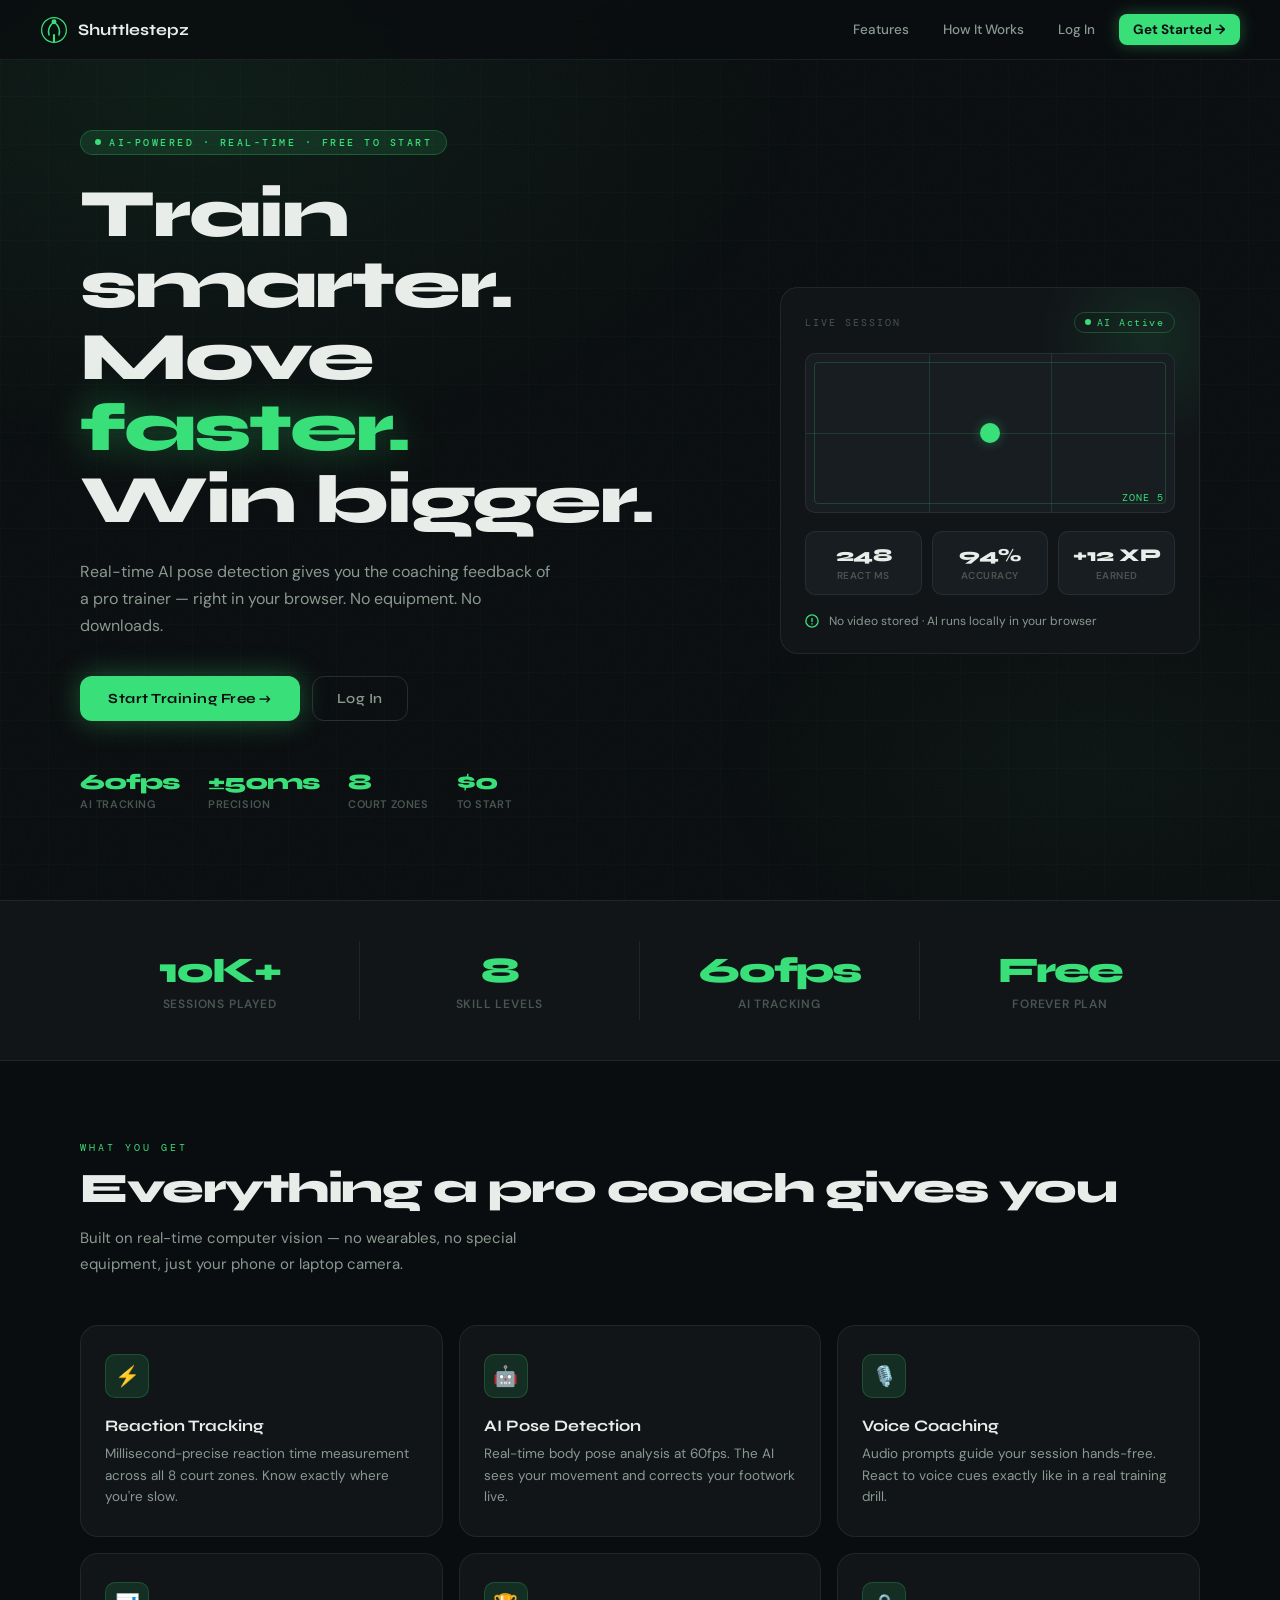
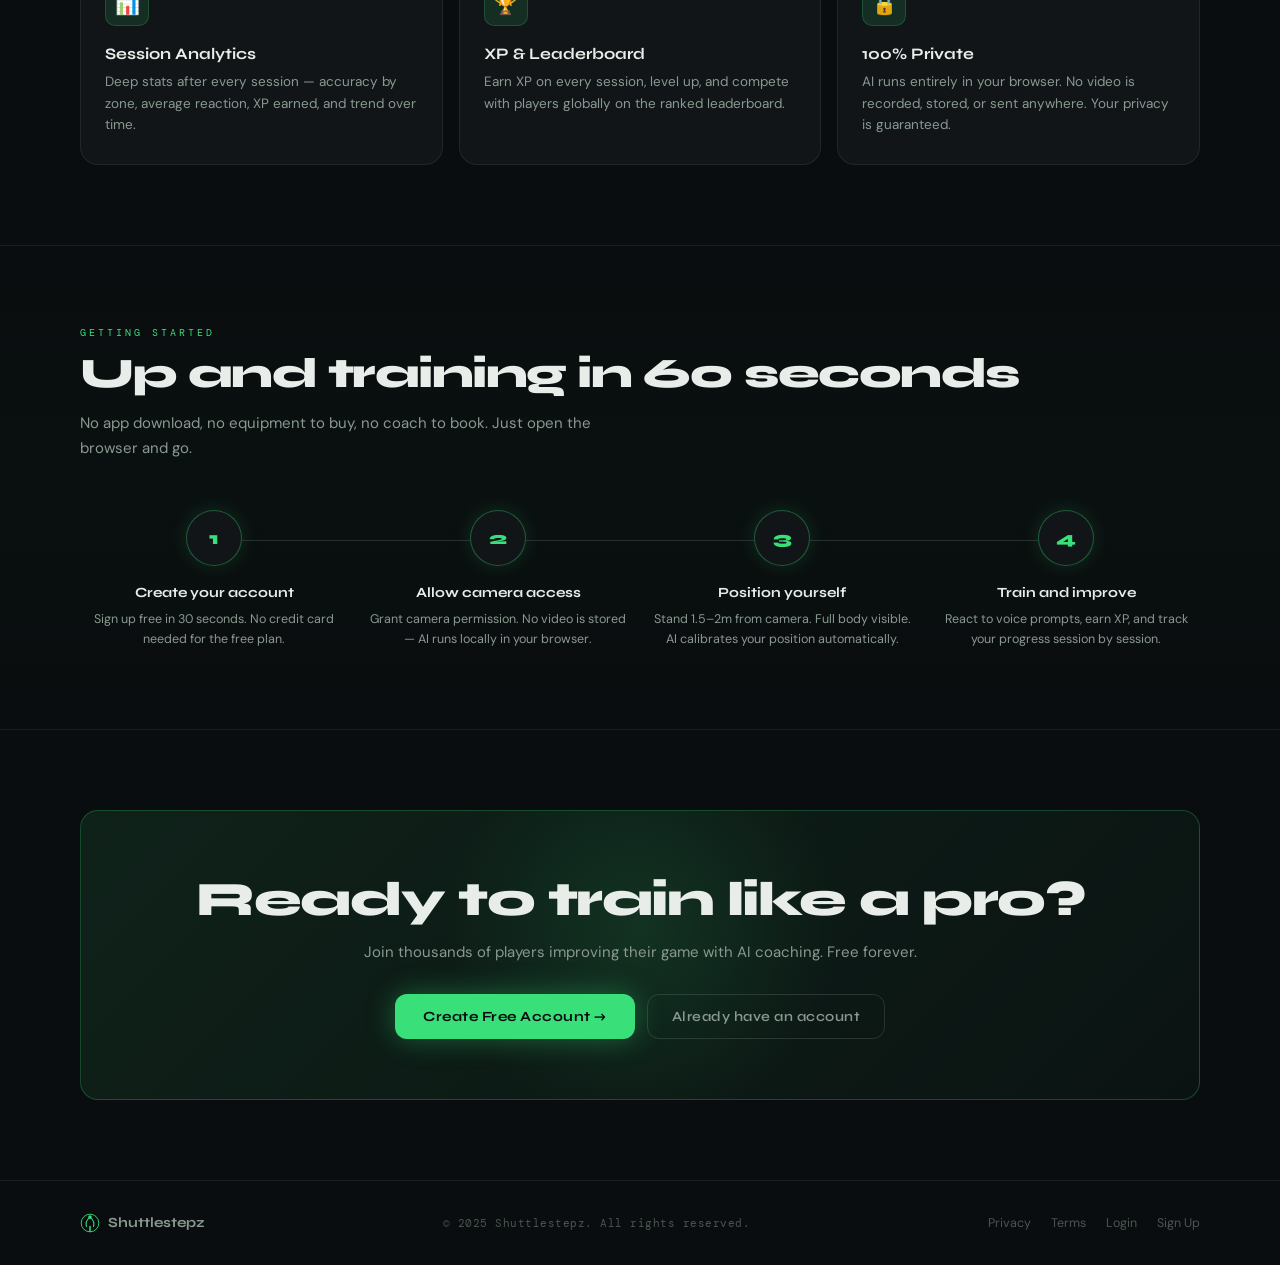
==== commit ddb3995b: "Update index.html" ====
--- a/index.html
+++ b/index.html
@@ -460,81 +460,6 @@
     }
 
     /* ════════════════════════
-       PLANS
-    ════════════════════════ */
-    .plans-section { border-top: 1px solid var(--border); }
-    .plans-grid {
-      display: grid; grid-template-columns: 1fr 1fr;
-      gap: 20px; max-width: 720px;
-    }
-    .plan-card {
-      background: var(--bg-2);
-      border: 1px solid var(--border);
-      border-radius: var(--radius-lg);
-      padding: 28px 24px;
-      position: relative; overflow: hidden;
-      transition: border-color var(--trans), transform var(--trans);
-    }
-    .plan-card.popular {
-      border-color: rgba(57,224,122,.35);
-      box-shadow: 0 0 40px rgba(57,224,122,.08);
-    }
-    .plan-card:hover { transform: translateY(-3px); }
-    .plan-popular-badge {
-      position: absolute; top: 16px; right: 16px;
-      font-family: var(--font-mono); font-size: 9px;
-      font-weight: 500; letter-spacing: 1.5px;
-      text-transform: uppercase; color: #0a0d0f;
-      background: var(--accent); border-radius: 20px;
-      padding: 3px 10px;
-    }
-    .plan-name {
-      font-family: var(--font-display);
-      font-size: 18px; font-weight: 800;
-      color: var(--text); margin-bottom: 4px;
-    }
-    .plan-price {
-      font-family: var(--font-display);
-      font-size: 32px; font-weight: 900;
-      color: var(--accent); letter-spacing: -1px;
-      margin-bottom: 4px;
-    }
-    .plan-price span { font-size: 14px; font-weight: 400; color: var(--text-2); }
-    .plan-desc { font-size: 12.5px; color: var(--text-2); margin-bottom: 20px; }
-    .plan-features { list-style: none; display: flex; flex-direction: column; gap: 10px; margin-bottom: 24px; }
-    .plan-features li {
-      display: flex; align-items: center; gap: 10px;
-      font-size: 13px; color: var(--text-2);
-    }
-    .plan-features li::before {
-      content: '✓';
-      width: 18px; height: 18px; border-radius: 50%;
-      background: var(--accent-dim);
-      color: var(--accent); font-size: 10px; font-weight: 700;
-      display: flex; align-items: center; justify-content: center;
-      flex-shrink: 0;
-    }
-    .btn-plan {
-      width: 100%; display: flex; align-items: center; justify-content: center;
-      gap: 8px; padding: 12px;
-      border-radius: var(--radius); border: none;
-      font-family: var(--font-display);
-      font-size: 13px; font-weight: 700; letter-spacing: .5px;
-      cursor: pointer; text-decoration: none;
-      transition: all var(--trans);
-    }
-    .btn-plan-free {
-      background: transparent; color: var(--text-2);
-      border: 1px solid var(--border-2);
-    }
-    .btn-plan-free:hover { color: var(--text); border-color: var(--border-3); background: var(--accent-dim); }
-    .btn-plan-premium {
-      background: var(--accent); color: #0a0d0f;
-      box-shadow: 0 0 20px var(--accent-glow);
-    }
-    .btn-plan-premium:hover { background: #50e88a; box-shadow: 0 0 30px var(--accent-glow); }
-
-    /* ════════════════════════
        CTA BANNER
     ════════════════════════ */
     .cta-section { border-top: 1px solid var(--border); }
@@ -632,7 +557,6 @@
       .section-inner { padding: 60px 20px; }
       .hero { padding: 90px 20px 40px; }
       .features-grid { grid-template-columns: 1fr; }
-      .plans-grid { grid-template-columns: 1fr; }
       .cta-box { padding: 40px 24px; }
       .footer-inner { flex-direction: column; align-items: flex-start; gap: 16px; }
       .how-grid { grid-template-columns: 1fr; }
@@ -661,7 +585,6 @@
     <div class="nav-links">
       <a href="#features">Features</a>
       <a href="#how">How It Works</a>
-      <a href="#plans">Plans</a>
       <a href="login.html">Log In</a>
       <a href="signup.html" class="nav-cta">Get Started →</a>
     </div>
@@ -833,44 +756,6 @@
     </div>
   </section>
 
-  <!-- ════ PLANS ════ -->
-  <section id="plans" class="plans-section">
-    <div class="section-inner">
-      <div class="section-eyebrow">Pricing</div>
-      <h2 class="section-title">Simple, honest pricing</h2>
-      <p class="section-sub">Start free, upgrade when you're ready. No hidden fees.</p>
-      <div class="plans-grid">
-        <div class="plan-card">
-          <div class="plan-name">Free</div>
-          <div class="plan-price">$0 <span>/ forever</span></div>
-          <div class="plan-desc">Everything you need to get started.</div>
-          <ul class="plan-features">
-            <li>5 training sessions per day</li>
-            <li>All 8 court zones</li>
-            <li>Basic session stats</li>
-            <li>XP & level system</li>
-            <li>Global leaderboard</li>
-          </ul>
-          <a href="signup.html" class="btn-plan btn-plan-free">Get Started Free</a>
-        </div>
-        <div class="plan-card popular">
-          <div class="plan-popular-badge">POPULAR</div>
-          <div class="plan-name">⭐ Premium</div>
-          <div class="plan-price">$7 <span>/ month</span></div>
-          <div class="plan-desc">For serious players who want every edge.</div>
-          <ul class="plan-features">
-            <li>Unlimited sessions</li>
-            <li>Advanced analytics dashboard</li>
-            <li>Priority leaderboard placement</li>
-            <li>All drills & difficulty levels</li>
-            <li>Early access to new features</li>
-          </ul>
-          <a href="signup.html" class="btn-plan btn-plan-premium">Start Premium →</a>
-        </div>
-      </div>
-    </div>
-  </section>
-
   <!-- ════ CTA ════ -->
   <section class="cta-section">
     <div class="section-inner">
